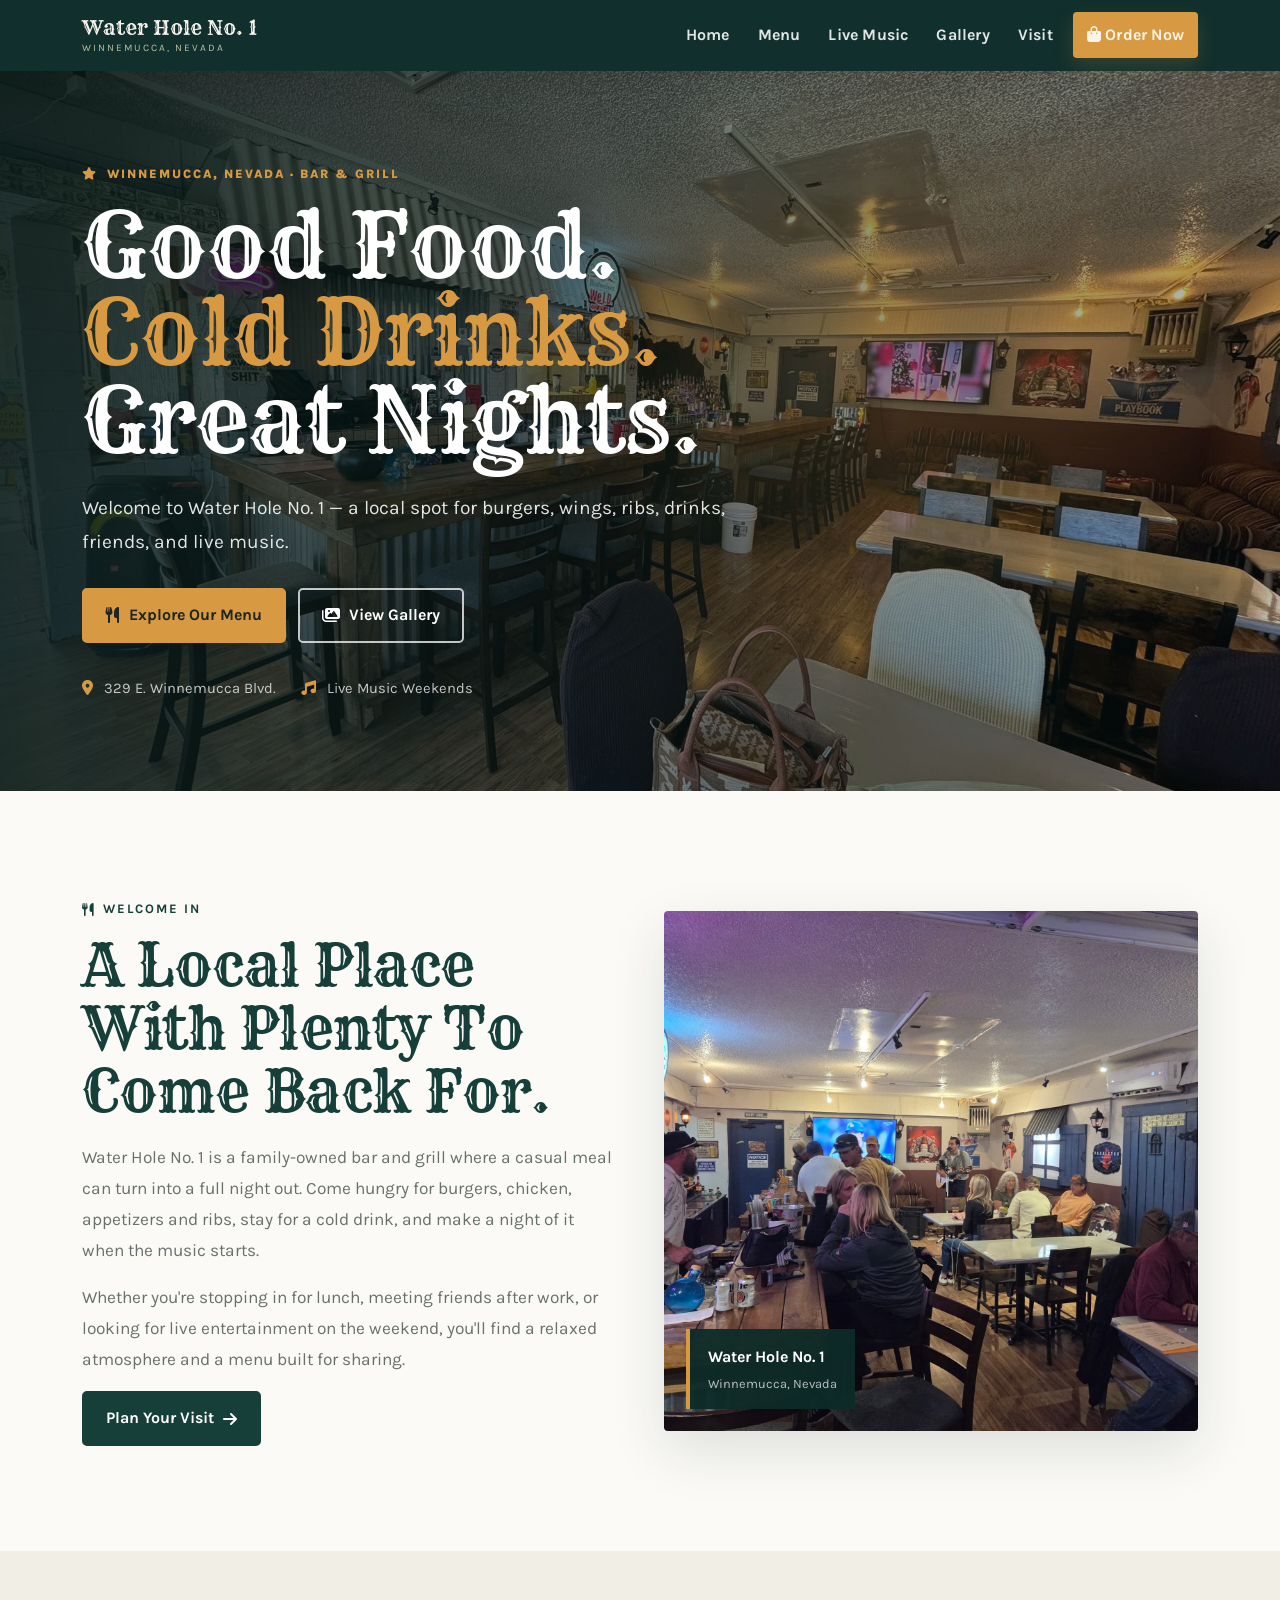
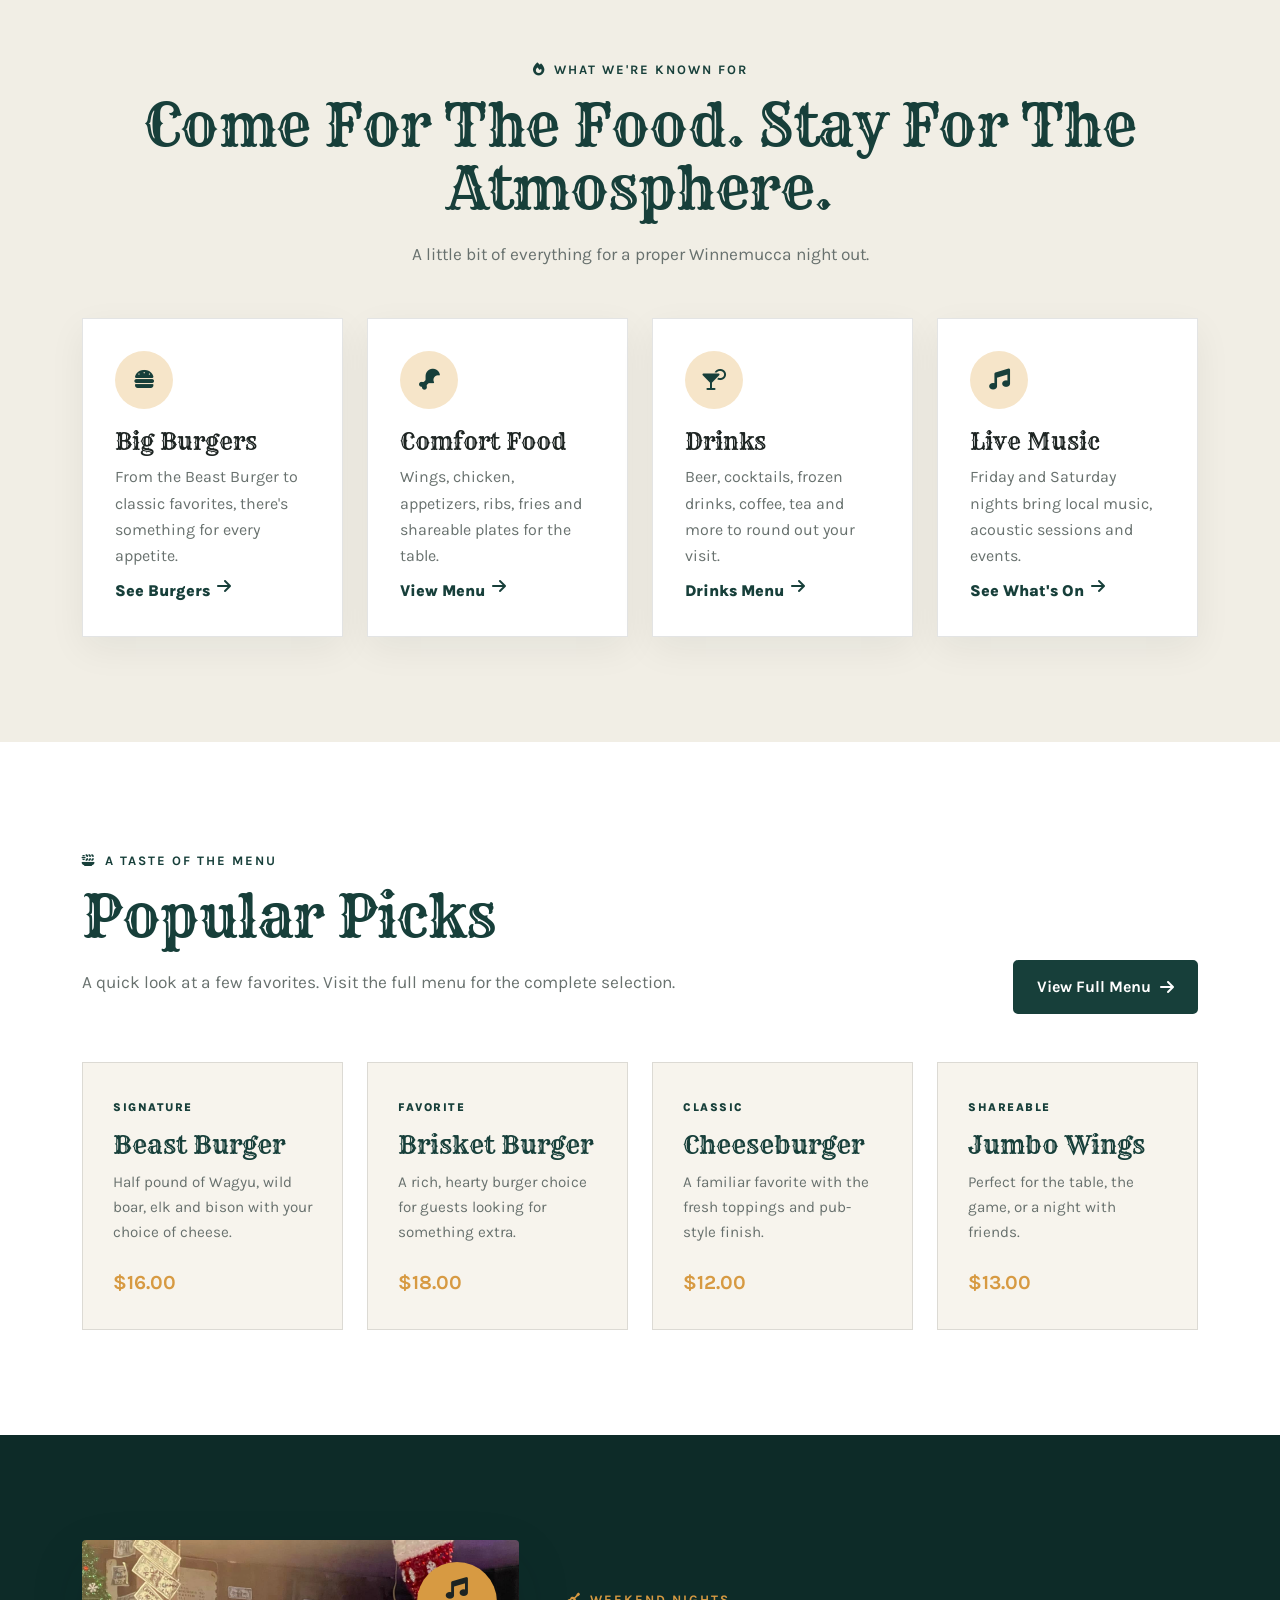
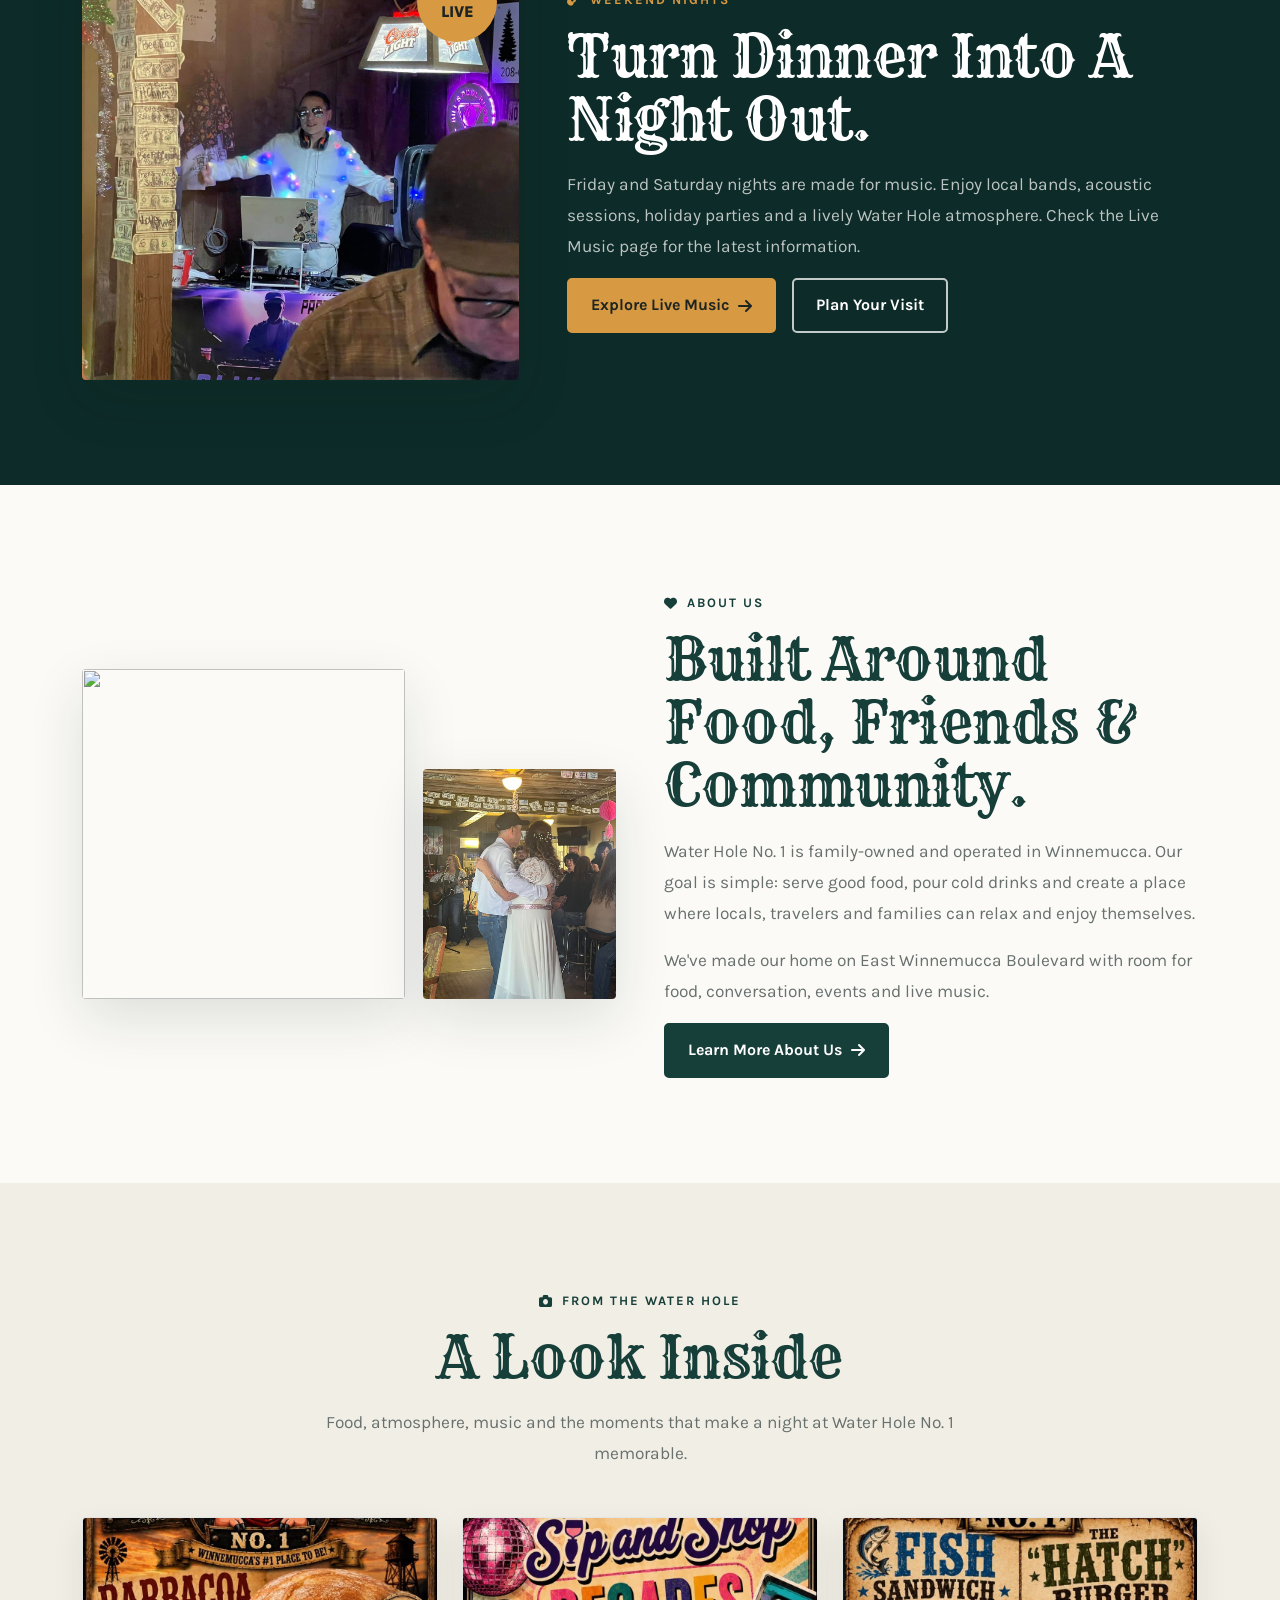
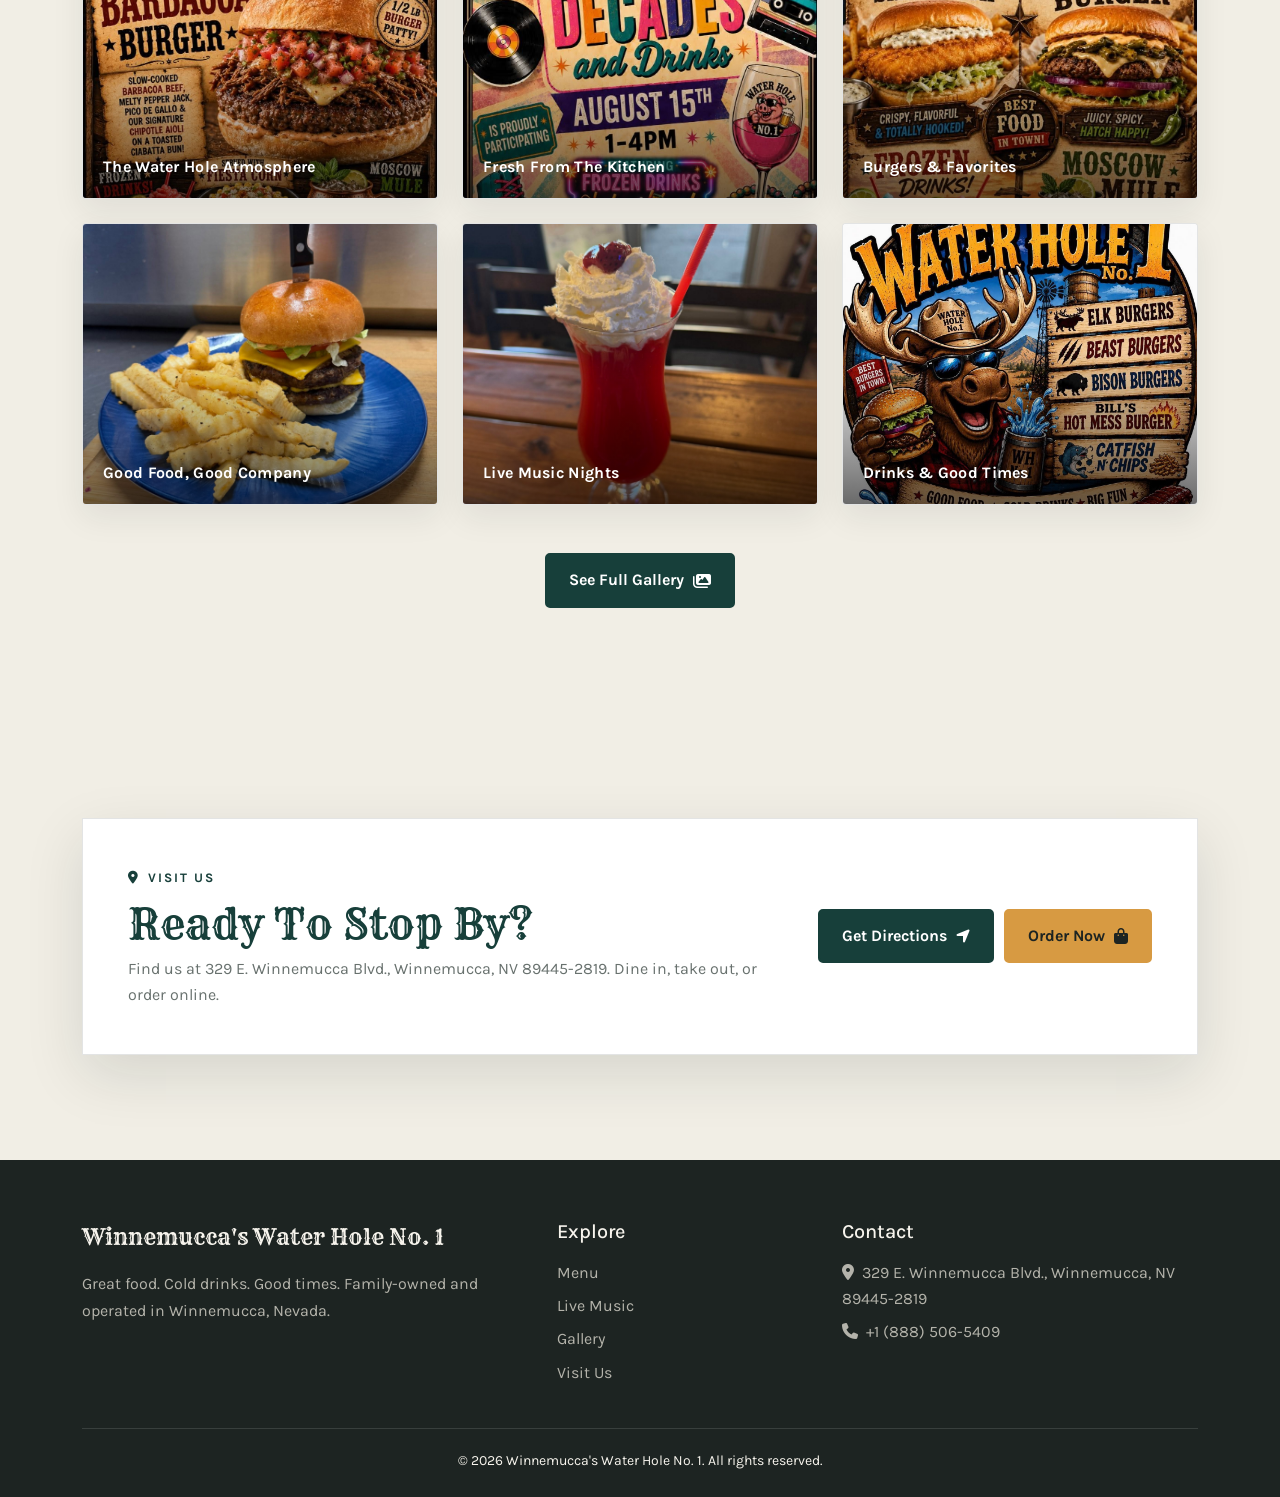
==== index.html @ 416e9866 "new" ====
<!DOCTYPE html><html lang="en"><head>
<meta charset="UTF-8"><meta name="viewport" content="width=device-width, initial-scale=1.0">
<title>Winnemucca's Water Hole No. 1 | Bar & Grill</title><meta name="description" content="Winnemucca's Water Hole No. 1 — family-owned bar and grill in Winnemucca, Nevada.">
<link rel="preconnect" href="https://fonts.googleapis.com"><link rel="preconnect" href="https://fonts.gstatic.com" crossorigin>
<link href="https://fonts.googleapis.com/css2?family=Karla:wght@400;500;600;700&family=Rye&display=swap" rel="stylesheet">
<link href="https://cdn.jsdelivr.net/npm/bootstrap@5.3.3/dist/css/bootstrap.min.css" rel="stylesheet">
<link href="https://cdnjs.cloudflare.com/ajax/libs/font-awesome/6.5.2/css/all.min.css" rel="stylesheet">
<link rel="stylesheet" href="style.css"></head><body><nav class="navbar navbar-expand-lg site-navbar sticky-top">
    <div class="container">
        <a class="navbar-brand" href="/">
            Water Hole No. 1
            <small>WINNEMUCCA, NEVADA</small> 
        </a>
        <button class="navbar-toggler" type="button" data-bs-toggle="collapse" data-bs-target="#mainNav" aria-controls="mainNav" aria-expanded="false" aria-label="Toggle navigation">
            <span class="navbar-toggler-icon"></span>
        </button>
        <div class="collapse navbar-collapse" id="mainNav">
            <ul class="navbar-nav ms-auto align-items-lg-center">
                <li class="nav-item"><a class="nav-link" href="/">Home</a></li>
                <li class="nav-item"><a class="nav-link" href="menu.html">Menu</a></li>
                <li class="nav-item"><a class="nav-link" href="live-music.html">Live Music</a></li>
                <li class="nav-item"><a class="nav-link" href="gallery.html">Gallery</a></li>
                <li class="nav-item"><a class="nav-link" href="visit.html">Visit</a></li>
                <li class="nav-item"><a class="nav-link nav-order" href="https://www.doordash.com/store/water-hole-no-1-winnemucca-41514801/"><i class="fa-solid fa-bag-shopping"></i> Order Now</a></li>
            </ul>
        </div>
    </div>
</nav><header class="home-hero-modern"><div class="hero-overlay"></div><div class="container position-relative"><div class="row align-items-center"><div class="col-xl-8 col-lg-9">
<span class="hero-eyebrow"><i class="fa-solid fa-star"></i> Winnemucca, Nevada · Bar & Grill</span>
<h1>Good Food.<br><span>Cold Drinks.</span><br>Great Nights.</h1>
<p class="hero-lead">Welcome to Water Hole No. 1 — a local spot for burgers, wings, ribs, drinks, friends, and live music.</p>
<div class="hero-buttons"><a class="btn-sun" href="menu.html"><i class="fa-solid fa-utensils"></i> Explore Our Menu</a><a class="btn-outline-light-custom" href="gallery.html"><i class="fa-solid fa-images"></i> View Gallery</a></div>
<div class="hero-meta"><span><i class="fa-solid fa-location-dot"></i> 329 E. Winnemucca Blvd.</span><span><i class="fa-solid fa-music"></i> Live Music Weekends</span></div>
</div></div></div></header>

<section class="section-space intro-section"><div class="container"><div class="row align-items-center g-5">
<div class="col-lg-6"><span class="section-kicker"><i class="fa-solid fa-utensils"></i> Welcome In</span><h2 class="section-title">A Local Place With Plenty To Come Back For.</h2><p class="section-text">Water Hole No. 1 is a family-owned bar and grill where a casual meal can turn into a full night out. Come hungry for burgers, chicken, appetizers and ribs, stay for a cold drink, and make a night of it when the music starts.</p><p class="section-text">Whether you're stopping in for lunch, meeting friends after work, or looking for live entertainment on the weekend, you'll find a relaxed atmosphere and a menu built for sharing.</p><a href="visit.html" class="btn-water">Plan Your Visit <i class="fa-solid fa-arrow-right"></i></a></div>
<div class="col-lg-6"><div class="intro-photo"><img src="./images/571217561_832102386441196_7788942888803361047_n.jpg"><div class="photo-badge"><strong>Water Hole No. 1</strong><span>Winnemucca, Nevada</span></div></div></div>
</div></div></section>

<section class="section-space soft-section"><div class="container"><div class="text-center mb-5"><span class="section-kicker"><i class="fa-solid fa-fire"></i> What We're Known For</span><h2 class="section-title">Come For The Food. Stay For The Atmosphere.</h2><p class="section-text mx-auto">A little bit of everything for a proper Winnemucca night out.</p></div>
<div class="row g-4">
<div class="col-md-6 col-xl-3"><div class="feature-card elevated"><div class="feature-icon"><i class="fa-solid fa-burger"></i></div><h3>Big Burgers</h3><p>From the Beast Burger to classic favorites, there's something for every appetite.</p><a href="menu.html">See Burgers <i class="fa-solid fa-arrow-right"></i></a></div></div>
<div class="col-md-6 col-xl-3"><div class="feature-card elevated"><div class="feature-icon"><i class="fa-solid fa-drumstick-bite"></i></div><h3>Comfort Food</h3><p>Wings, chicken, appetizers, ribs, fries and shareable plates for the table.</p><a href="menu.html">View Menu <i class="fa-solid fa-arrow-right"></i></a></div></div>
<div class="col-md-6 col-xl-3"><div class="feature-card elevated"><div class="feature-icon"><i class="fa-solid fa-martini-glass-citrus"></i></div><h3>Drinks</h3><p>Beer, cocktails, frozen drinks, coffee, tea and more to round out your visit.</p><a href="menu.html#beer">Drinks Menu <i class="fa-solid fa-arrow-right"></i></a></div></div>
<div class="col-md-6 col-xl-3"><div class="feature-card elevated"><div class="feature-icon"><i class="fa-solid fa-music"></i></div><h3>Live Music</h3><p>Friday and Saturday nights bring local music, acoustic sessions and events.</p><a href="live-music.html">See What's On <i class="fa-solid fa-arrow-right"></i></a></div></div>
</div></div></section>

<section class="section-space menu-preview"><div class="container"><div class="row align-items-end mb-5"><div class="col-lg-8"><span class="section-kicker"><i class="fa-solid fa-plate-wheat"></i> A Taste Of The Menu</span><h2 class="section-title">Popular Picks</h2><p class="section-text">A quick look at a few favorites. Visit the full menu for the complete selection.</p></div><div class="col-lg-4 text-lg-end"><a class="btn-water" href="menu.html">View Full Menu <i class="fa-solid fa-arrow-right"></i></a></div></div>
<div class="row g-4">
<div class="col-md-6 col-lg-3"><div class="price-card"><span>Signature</span><h3>Beast Burger</h3><p>Half pound of Wagyu, wild boar, elk and bison with your choice of cheese.</p><strong>$16.00</strong></div></div>
<div class="col-md-6 col-lg-3"><div class="price-card"><span>Favorite</span><h3>Brisket Burger</h3><p>A rich, hearty burger choice for guests looking for something extra.</p><strong>$18.00</strong></div></div>
<div class="col-md-6 col-lg-3"><div class="price-card"><span>Classic</span><h3>Cheeseburger</h3><p>A familiar favorite with the fresh toppings and pub-style finish.</p><strong>$12.00</strong></div></div>
<div class="col-md-6 col-lg-3"><div class="price-card"><span>Shareable</span><h3>Jumbo Wings</h3><p>Perfect for the table, the game, or a night with friends.</p><strong>$13.00</strong></div></div>
</div></div></section>

<section class="section-space music-band"><div class="container"><div class="row align-items-center g-5"><div class="col-lg-5"><div class="music-photo"><img src="./images/m-5.jpg"><div class="music-stamp"><i class="fa-solid fa-music"></i><span>Live</span></div></div></div><div class="col-lg-7"><span class="section-kicker light"><i class="fa-solid fa-guitar"></i> Weekend Nights</span><h2 class="section-title light">Turn Dinner Into A Night Out.</h2><p class="section-text light-text">Friday and Saturday nights are made for music. Enjoy local bands, acoustic sessions, holiday parties and a lively Water Hole atmosphere. Check the Live Music page for the latest information.</p><div class="d-flex flex-wrap gap-3"><a href="live-music.html" class="btn-sun">Explore Live Music <i class="fa-solid fa-arrow-right"></i></a><a href="visit.html" class="btn-outline-light-custom">Plan Your Visit</a></div></div></div></div></section>

<section class="section-space"><div class="container"><div class="row align-items-center g-5"><div class="col-lg-6 order-lg-2"><span class="section-kicker"><i class="fa-solid fa-heart"></i> About Us</span><h2 class="section-title">Built Around Food, Friends & Community.</h2><p class="section-text">Water Hole No. 1 is family-owned and operated in Winnemucca. Our goal is simple: serve good food, pour cold drinks and create a place where locals, travelers and families can relax and enjoy themselves.</p><p class="section-text">We've made our home on East Winnemucca Boulevard with room for food, conversation, events and live music.</p><a href="visit.html" class="btn-water">Learn More About Us <i class="fa-solid fa-arrow-right"></i></a></div><div class="col-lg-6 order-lg-1"><div class="about-photo-grid"><img src="https://images.unsplash.com/photo-1515003197210-e0cd71810b5f?auto=format&fit=crop&w=1200&q=85"><img src="./images/484942058_649151724736264_3970375417311268348_n.jpg"></div></div></div></div></section>

<section class="section-space gallery-home soft-section"><div class="container"><div class="text-center mb-5"><span class="section-kicker"><i class="fa-solid fa-camera"></i> From The Water Hole</span><h2 class="section-title">A Look Inside</h2><p class="section-text mx-auto">Food, atmosphere, music and the moments that make a night at Water Hole No. 1 memorable.</p></div><div class="row g-4"><div class="col-md-6 col-lg-4"><a class="gallery-card gallery-card-image" href="gallery.html"><img src="images/g-1.jpg" alt="Water Hole No. 1 restaurant scene" loading="lazy"><span>The Water Hole Atmosphere</span></a></div><div class="col-md-6 col-lg-4"><a class="gallery-card gallery-card-image" href="gallery.html"><img src="images/g-2.jpg" alt="Water Hole No. 1 restaurant scene" loading="lazy"><span>Fresh From The Kitchen</span></a></div><div class="col-md-6 col-lg-4"><a class="gallery-card gallery-card-image" href="gallery.html"><img src="images/g-3.jpg" alt="Water Hole No. 1 restaurant scene" loading="lazy"><span>Burgers & Favorites</span></a></div><div class="col-md-6 col-lg-4"><a class="gallery-card gallery-card-image" href="gallery.html"><img src="images/burger.jpg" alt="Water Hole No. 1 restaurant scene" loading="lazy"><span>Good Food, Good Company</span></a></div><div class="col-md-6 col-lg-4"><a class="gallery-card gallery-card-image" href="gallery.html"><img src="images/juice.jpg" alt="Water Hole No. 1 restaurant scene" loading="lazy"><span>Live Music Nights</span></a></div><div class="col-md-6 col-lg-4"><a class="gallery-card gallery-card-image" href="gallery.html"><img src="images/g-6.jpg" alt="Water Hole No. 1 restaurant scene" loading="lazy"><span>Drinks & Good Times</span></a></div></div><div class="text-center mt-5"><a href="gallery.html" class="btn-water">See Full Gallery <i class="fa-solid fa-images"></i></a></div></div></section>

<section class="section-space visit-cta"><div class="container"><div class="cta-box"><div><span class="section-kicker"><i class="fa-solid fa-location-dot"></i> Visit Us</span><h2>Ready To Stop By?</h2><p>Find us at 329 E. Winnemucca Blvd., Winnemucca, NV 89445-2819. Dine in, take out, or order online.</p></div><div class="cta-actions"><a href="visit.html" class="btn-water">Get Directions <i class="fa-solid fa-location-arrow"></i></a><a href="https://www.doordash.com/store/water-hole-no-1-winnemucca-41514801/" class="btn-sun">Order Now <i class="fa-solid fa-bag-shopping"></i></a></div></div></div></section><footer class="site-footer">
<div class="container">
<div class="row g-4">
<div class="col-lg-5"><div class="brand">Winnemucca's Water Hole No. 1</div><p class="mt-3 mb-0">Great food. Cold drinks. Good times. Family-owned and operated in Winnemucca, Nevada.</p></div>
<div class="col-sm-6 col-lg-3"><h5>Explore</h5><ul class="footer-links mt-3"><li><a href="menu.html">Menu</a></li><li><a href="live-music.html">Live Music</a></li><li><a href="gallery.html">Gallery</a></li><li><a href="visit.html">Visit Us</a></li></ul></div>
<div class="col-sm-6 col-lg-4"><h5>Contact</h5><ul class="footer-links mt-3"><li><i class="fa-solid fa-location-dot me-2"></i>329 E. Winnemucca Blvd., Winnemucca, NV 89445-2819</li><li><a href="tel:+1+1 (888) 506-5409"><i class="fa-solid fa-phone me-2"></i>+1 (888) 506-5409</a></li></ul></div>
</div><div class="footer-bottom text-center">© 2026 Winnemucca's Water Hole No. 1. All rights reserved.</div>
</div></footer><script src="https://cdn.jsdelivr.net/npm/bootstrap@5.3.3/dist/js/bootstrap.bundle.min.js"></script><script src="script.js"></script></body></html>
---- style.css ----
:root {
    --water: #0F5257;
    --water-dark: #08383C;
    --sun: #F2A541;
    --sage: #A7B48C;
    --bone: #F5F1E6;
    --ink: #10201F;
    --white: #FFFFFF;
    --panel: #E9E3D1;
    --muted: #667370;
    --line: rgba(16, 32, 31, 0.14);
    --shadow: 0 18px 50px rgba(16, 32, 31, 0.12);
}

html {
    scroll-behavior: smooth;
    scroll-padding-top: 90px;
}

body {
    margin: 0;
    background: var(--bone);
    color: var(--ink);
    font-family: "Karla", system-ui, sans-serif;
    font-size: 16px;
    line-height: 1.65;
}

img {
    max-width: 100%;
    display: block;
}

a {
    color: inherit;
}

:focus-visible {
    outline: 3px solid var(--sun);
    outline-offset: 3px;
}

h1,
h2,
h3,
h4,
.navbar-brand {
    font-family: "Rye", Georgia, serif;
    font-weight: 400;
    line-height: 1.1;
}

.section-space {
    padding: 95px 0;
}

.section-kicker {
    display: inline-flex;
    align-items: center;
    gap: 8px;
    color: var(--water);
    font-weight: 700;
    letter-spacing: 2px;
    text-transform: uppercase;
    font-size: 13px;
    margin-bottom: 14px;
}

.section-kicker.light {
    color: var(--sun);
}

.section-title {
    font-size: clamp(2.2rem, 5vw, 3.6rem);
    margin-bottom: 18px;
    color: var(--water);
}

.section-title.light {
    color: var(--sun);
}

.section-text {
    color: var(--muted);
    max-width: 700px;
}

.btn-water,
.btn-sun {
    display: inline-flex;
    align-items: center;
    justify-content: center;
    gap: 9px;
    min-height: 48px;
    padding: 12px 22px;
    border-radius: 5px;
    font-weight: 700;
    text-decoration: none;
    border: 2px solid transparent;
    transition: .25s ease;
}

.btn-water {
    background: var(--water);
    color: var(--white);
    border-color: var(--water);
}

.btn-water:hover {
    background: var(--water-dark);
    border-color: var(--water-dark);
    color: var(--white);
    transform: translateY(-2px);
}

.btn-sun {
    background: var(--sun);
    color: var(--ink);
    border-color: var(--sun);
}

.btn-sun:hover {
    filter: brightness(1.06);
    color: var(--ink);
    transform: translateY(-2px);
}

.btn-outline-light-custom {
    display: inline-flex;
    align-items: center;
    gap: 9px;
    min-height: 48px;
    padding: 12px 22px;
    border: 2px solid rgba(255,255,255,.75);
    border-radius: 5px;
    color: var(--white);
    text-decoration: none;
    font-weight: 700;
    transition: .25s ease;
}

.btn-outline-light-custom:hover {
    background: var(--white);
    color: var(--water);
}

/* NAVBAR */
.site-navbar {
    background: var(--water);
    padding: 10px 0;
    box-shadow: 0 8px 30px rgba(0,0,0,.12);
}

.navbar-brand {
    color: var(--bone) !important;
    font-size: 1.25rem;
    line-height: 1.05;
}

.navbar-brand small {
    display: block;
    font-family: "Karla", sans-serif;
    font-size: 10px;
    letter-spacing: 2px;
    margin-top: 5px;
    color: var(--sage);
}

.site-navbar .nav-link {
    color: rgba(255,255,255,.88) !important;
    font-weight: 700;
    padding: 10px 14px !important;
    position: relative;
}

.site-navbar .nav-link:hover,
.site-navbar .nav-link.active {
    color: var(--sun) !important;
}

.site-navbar .nav-link.active::after {
    content: "";
    position: absolute;
    left: 14px;
    right: 14px;
    bottom: 3px;
    height: 2px;
    background: var(--sun);
}

.navbar-toggler {
    border: 1px solid rgba(255,255,255,.45);
}

.navbar-toggler:focus {
    box-shadow: 0 0 0 .2rem rgba(242,165,65,.25);
}

.navbar-toggler-icon {
    filter: brightness(0) invert(1);
}

.nav-order {
    background: var(--sun);
    color: var(--ink) !important;
    border-radius: 4px;
    padding: 10px 17px !important;
    margin-left: 6px;
}

.nav-order:hover {
    color: var(--ink) !important;
}

/* HERO */
.page-hero {
    position: relative;
    overflow: hidden;
    background:
        radial-gradient(circle at 85% 25%, rgba(242,165,65,.18), transparent 28%),
        linear-gradient(135deg, var(--water-dark), var(--water));
    color: var(--bone);
    padding: 120px 0 105px;
    border-bottom: 9px solid var(--sun);
}

.page-hero::after {
    content: "";
    position: absolute;
    width: 420px;
    height: 420px;
    right: -190px;
    bottom: -230px;
    border: 1px solid rgba(255,255,255,.12);
    border-radius: 50%;
}

.hero-kicker {
    color: var(--sage);
    font-weight: 700;
    letter-spacing: 2px;
    text-transform: uppercase;
    font-size: 14px;
    margin-bottom: 14px;
}

.page-hero h1 {
    font-size: clamp(3rem, 8vw, 6.4rem);
    max-width: 850px;
    margin-bottom: 22px;
}

.page-hero p {
    font-size: 1.25rem;
    max-width: 680px;
    color: rgba(245,241,230,.86);
}

/* HOME */
.home-hero {
    min-height: 690px;
    display: flex;
    align-items: center;
}

.home-hero h1 {
    font-size: clamp(3.2rem, 8vw, 6.8rem);
    max-width: 900px;
}

.hero-buttons {
    display: flex;
    flex-wrap: wrap;
    gap: 12px;
    margin-top: 30px;
}

.feature-card {
    height: 100%;
    padding: 32px;
    background: var(--white);
    border: 1px solid var(--line);
    box-shadow: var(--shadow);
    transition: .25s ease;
}

.feature-card:hover {
    transform: translateY(-5px);
}

.feature-icon {
    width: 58px;
    height: 58px;
    display: inline-flex;
    align-items: center;
    justify-content: center;
    background: #f6e5c9;
    color: var(--water);
    border-radius: 50%;
    font-size: 21px;
    margin-bottom: 20px;
}

.feature-card h3 {
    font-size: 1.45rem;
    margin-bottom: 10px;
}

.feature-card p {
    color: var(--muted);
    margin: 0;
}

.about-band {
    background: var(--panel);
}

.about-copy {
    max-width: 760px;
}

.dark-band {
    background: var(--water);
    color: var(--bone);
}

.dark-band .section-text {
    color: rgba(245,241,230,.78);
}

/* MENU */
.menu-nav {
    background: var(--panel);
    border-bottom: 1px solid var(--line);
}

.menu-nav .nav-pills {
    gap: 5px;
    overflow-x: auto;
    flex-wrap: nowrap;
    padding: 10px 0;
}

.menu-nav .nav-link {
    white-space: nowrap;
    color: var(--water);
    font-weight: 700;
    border-radius: 4px;
}

.menu-nav .nav-link:hover,
.menu-nav .nav-link.active {
    background: var(--water);
    color: var(--white);
}

.menu-section {
    margin-bottom: 75px;
}

.menu-section-header {
    display: flex;
    align-items: end;
    justify-content: space-between;
    gap: 20px;
    border-bottom: 3px solid var(--sun);
    padding-bottom: 14px;
    margin-bottom: 18px;
}

.menu-section-header h2 {
    margin: 0;
    font-size: 2.35rem;
    color: var(--water);
}

.menu-section-header i {
    color: var(--sun);
    margin-right: 8px;
}

.menu-card {
    height: 100%;
    background: var(--white);
    border: 1px solid var(--line);
    padding: 23px;
    transition: .25s ease;
}

.menu-card:hover {
    transform: translateY(-3px);
    box-shadow: var(--shadow);
    border-color: rgba(15,82,87,.35);
}

.menu-item-top {
    display: flex;
    justify-content: space-between;
    gap: 15px;
    align-items: baseline;
}

.menu-item-name {
    font-size: 1.15rem;
    font-weight: 700;
    color: var(--ink);
    margin: 0;
}

.menu-price {
    white-space: nowrap;
    color: var(--water);
    font-weight: 800;
}

.menu-desc {
    color: var(--muted);
    font-size: .95rem;
    margin: 7px 0 0;
}

.menu-note {
    background: var(--panel);
    border-left: 6px solid var(--sun);
    padding: 18px 22px;
    color: var(--ink);
}

/* MUSIC */
.event-card {
    background: var(--white);
    border: 1px solid var(--line);
    height: 100%;
    padding: 30px;
    box-shadow: 0 12px 35px rgba(16,32,31,.08);
}

.event-date {
    color: var(--water);
    font-weight: 800;
    text-transform: uppercase;
    letter-spacing: 1px;
    font-size: 13px;
}

.event-card h3 {
    font-size: 1.55rem;
    margin: 10px 0;
}

.event-card p {
    color: var(--muted);
}

.event-icon {
    color: var(--sun);
    font-size: 28px;
    margin-bottom: 15px;
}

.music-cta {
    background:
        linear-gradient(rgba(8,56,60,.92), rgba(8,56,60,.92)),
        repeating-linear-gradient(45deg, transparent 0 15px, rgba(255,255,255,.025) 15px 30px);
}

/* VISIT */
.contact-card {
    background: var(--white);
    border: 1px solid var(--line);
    padding: 30px;
    height: 100%;
}

.contact-icon {
    color: var(--sun);
    font-size: 25px;
    margin-bottom: 15px;
}

.contact-card h3 {
    font-size: 1.35rem;
    color: var(--water);
}

.contact-card p,
.contact-card address {
    color: var(--muted);
}

.hours-table {
    width: 100%;
}

.hours-table td {
    padding: 11px 0;
    border-bottom: 1px solid var(--line);
}

.hours-table td:last-child {
    text-align: right;
    font-weight: 700;
    color: var(--water);
}

.map-box {
    min-height: 390px;
    background:
        linear-gradient(rgba(15,82,87,.88), rgba(15,82,87,.88)),
        repeating-linear-gradient(90deg, transparent 0 38px, rgba(255,255,255,.07) 38px 40px),
        repeating-linear-gradient(0deg, transparent 0 38px, rgba(255,255,255,.07) 38px 40px);
    color: var(--white);
    display: flex;
    align-items: center;
    justify-content: center;
    text-align: center;
    padding: 35px;
}

.map-box i {
    color: var(--sun);
    font-size: 45px;
    margin-bottom: 15px;
}

/* GALLERY */
.gallery-card {
    background: var(--white);
    border: 1px solid var(--line);
    overflow: hidden;
    box-shadow: 0 10px 30px rgba(16,32,31,.07);
}

.gallery-placeholder {
    min-height: 270px;
    background:
        linear-gradient(135deg, rgba(15,82,87,.94), rgba(8,56,60,.94));
    color: rgba(245,241,230,.8);
    display: flex;
    align-items: center;
    justify-content: center;
    text-align: center;
    padding: 30px;
}

.gallery-placeholder i {
    color: var(--sun);
    font-size: 32px;
    display: block;
    margin-bottom: 12px;
}

.gallery-card figcaption {
    padding: 16px 18px;
    font-weight: 700;
    color: var(--water);
}

/* CTA */
.final-cta {
    background: var(--sun);
    color: var(--ink);
}

.final-cta h2 {
    font-size: clamp(2.2rem, 5vw, 3.6rem);
    margin-bottom: 12px;
}

.final-cta p {
    max-width: 680px;
    margin: 0 auto 24px;
}

/* FOOTER */
.site-footer {
    background: var(--ink);
    color: var(--bone);
    padding: 60px 0 25px;
}

.site-footer .brand {
    font-family: "Rye", Georgia, serif;
    font-size: 1.35rem;
}

.site-footer p,
.site-footer li,
.site-footer a {
    color: rgba(245,241,230,.7);
}

.site-footer a {
    text-decoration: none;
}

.site-footer a:hover {
    color: var(--sun);
}

.footer-links {
    list-style: none;
    padding: 0;
    margin: 0;
}

.footer-links li {
    margin-bottom: 7px;
}

.footer-bottom {
    border-top: 1px solid rgba(255,255,255,.12);
    margin-top: 35px;
    padding-top: 20px;
    font-size: 14px;
}

/* RESPONSIVE - Bootstrap handles the main layout; these media queries refine presentation */
@media (max-width: 991.98px) {
    .section-space {
        padding: 75px 0;
    }

    .site-navbar .nav-link.active::after {
        display: none;
    }

    .nav-order {
        display: inline-block;
        margin: 6px 0 0;
    }

    .home-hero {
        min-height: 600px;
    }

    .page-hero {
        padding: 95px 0 85px;
    }
}

@media (max-width: 767.98px) {
    .section-space {
        padding: 60px 0;
    }

    .home-hero {
        min-height: 560px;
    }

    .hero-buttons,
    .hero-buttons .btn-water,
    .hero-buttons .btn-sun,
    .hero-buttons .btn-outline-light-custom {
        width: 100%;
    }

    .menu-section-header {
        display: block;
    }

    .menu-section-header h2 {
        font-size: 2rem;
    }

    .menu-card {
        padding: 20px;
    }

    .map-box {
        min-height: 300px;
    }
}

@media (max-width: 575.98px) {
    body {
        font-size: 15px;
    }

    .page-hero h1,
    .home-hero h1 {
        font-size: 3rem;
    }

    .page-hero p {
        font-size: 1.05rem;
    }

    .section-title {
        font-size: 2.25rem;
    }

    .feature-card,
    .contact-card,
    .event-card {
        padding: 24px;
    }

    .menu-item-top {
        align-items: flex-start;
    }
}


/* =========================================================
   PROFESSIONAL REFRESH — HOMEPAGE / GALLERY / VISIT
========================================================= */
:root{
    --water:#173f3a;
    --water-dark:#0d2b28;
    --sun:#d79a42;
    --sage:#b8c1a1;
    --bone:#f7f4ed;
    --ink:#1d2422;
    --white:#fff;
    --panel:#ece8dd;
    --muted:#68716e;
    --line:rgba(29,36,34,.12);
    --shadow:0 20px 55px rgba(20,37,34,.12);
}
body{background:#fbfaf7;color:var(--ink);}
.section-space{padding:105px 0;}
.section-title{font-size:clamp(2.2rem,4.5vw,3.7rem);letter-spacing:-.5px;}
.section-text{font-size:1.08rem;line-height:1.8;}
.site-navbar{padding:12px 0;background:rgba(13,43,40,.98);}
.site-navbar .nav-link{letter-spacing:.2px;}
.nav-order{box-shadow:0 8px 20px rgba(215,154,66,.18);}

/* Modern hero */
.home-hero-modern{
    min-height:720px;display:flex;align-items:center;position:relative;overflow:hidden;
    background:linear-gradient(90deg,rgba(8,26,24,.9),rgba(8,26,24,.58),rgba(8,26,24,.28)),
    url("images/hero.jpg") center/cover;
}
.home-hero-modern .hero-overlay{position:absolute;inset:0;background:radial-gradient(circle at 70% 40%,rgba(215,154,66,.18),transparent 35%);}
.hero-eyebrow{display:inline-flex;align-items:center;gap:9px;color:var(--sun);font-weight:800;letter-spacing:2px;text-transform:uppercase;font-size:.78rem;margin-bottom:18px;}
.home-hero-modern h1{font-size:clamp(3.4rem,7vw,6.8rem);color:#fff;line-height:.98;margin:0 0 25px;text-shadow:0 10px 35px rgba(0,0,0,.2);}
.home-hero-modern h1 span{color:var(--sun);}
.hero-lead{max-width:650px;color:rgba(255,255,255,.88);font-size:1.2rem;line-height:1.75;margin-bottom:30px;}
.hero-buttons{display:flex;gap:12px;flex-wrap:wrap;}
.hero-meta{display:flex;gap:25px;flex-wrap:wrap;margin-top:34px;color:rgba(255,255,255,.75);font-size:.92rem;}
.hero-meta i{color:var(--sun);margin-right:7px;}
.page-hero-modern{padding:125px 0 110px;background:linear-gradient(120deg,var(--water-dark),var(--water));}
.page-hero-modern h1{font-size:clamp(3rem,6vw,5.5rem);color:#fff;margin:0 0 18px;}
.page-hero-modern p{max-width:700px;color:rgba(255,255,255,.8);font-size:1.15rem;}

/* Cards */
.elevated{height:100%;background:#fff;border:1px solid var(--line);box-shadow:0 12px 35px rgba(20,37,34,.06);transition:.3s;}
.elevated:hover{transform:translateY(-7px);box-shadow:var(--shadow);}
.feature-card a{display:inline-flex;gap:7px;color:var(--water);font-weight:800;text-decoration:none;margin-top:8px;}
.feature-card a:hover{color:var(--sun);}
.soft-section{background:#f1eee5;}
.intro-photo,.music-photo,.visit-image{position:relative;border-radius:4px;overflow:hidden;box-shadow:var(--shadow);}
.intro-photo img,.music-photo img,.visit-image img{width:100%;height:520px;object-fit:cover;}
.photo-badge,.visit-image-label{position:absolute;left:22px;bottom:22px;background:rgba(13,43,40,.94);color:#fff;padding:15px 18px;border-left:4px solid var(--sun);}
.photo-badge strong,.photo-badge span{display:block;}
.photo-badge span{font-size:.8rem;color:rgba(255,255,255,.7);margin-top:2px;}
.menu-preview{background:#fff;}
.price-card{height:100%;padding:30px;background:#f7f4ed;border:1px solid var(--line);position:relative;transition:.25s;}
.price-card:hover{transform:translateY(-5px);box-shadow:var(--shadow);}
.price-card span{font-size:.72rem;text-transform:uppercase;letter-spacing:1.5px;color:var(--water);font-weight:800;}
.price-card h3{font-size:1.55rem;margin:13px 0 10px;color:var(--water);}
.price-card p{color:var(--muted);font-size:.95rem;line-height:1.65;min-height:80px;}
.price-card strong{font-size:1.25rem;color:var(--sun);}
.music-band{background:var(--water-dark);color:#fff;}
.music-band .section-title{color:#fff;}
.light-text{color:rgba(255,255,255,.72)!important;}
.music-photo img{height:440px;}
.music-stamp{position:absolute;right:22px;top:22px;background:var(--sun);color:var(--ink);width:80px;height:80px;border-radius:50%;display:flex;flex-direction:column;align-items:center;justify-content:center;font-weight:800;text-transform:uppercase;}
.music-stamp i{font-size:1.35rem;}
.about-photo-grid{display:grid;grid-template-columns:1.25fr .75fr;gap:18px;align-items:end;}
.about-photo-grid img{width:100%;height:330px;object-fit:cover;border-radius:4px;box-shadow:var(--shadow);}
.about-photo-grid img+img{height:230px;}
.gallery-card{display:block;position:relative;overflow:hidden;background:#fff;text-decoration:none;border-radius:4px;box-shadow:0 12px 32px rgba(20,37,34,.08);}
.gallery-card img{width:100%;height:280px;object-fit:cover;transition:transform .45s ease;}
.gallery-card-image:after{content:"";position:absolute;inset:0;background:linear-gradient(transparent 45%,rgba(0,0,0,.72));opacity:.8;}
.gallery-card:hover img{transform:scale(1.05);}
.gallery-card span{position:absolute;z-index:2;left:20px;bottom:18px;color:#fff;font-weight:700;letter-spacing:.3px;}
.gallery-page-card figcaption{padding:18px 20px;background:#fff;}
.gallery-page-card figcaption strong,.gallery-page-card figcaption span{display:block;}
.gallery-page-card figcaption strong{color:var(--water);font-size:1.05rem;}
.gallery-page-card figcaption span{color:var(--muted);font-size:.85rem;margin-top:4px;}
.visit-cta{background:#f1eee5;}
.cta-box{display:flex;align-items:center;justify-content:space-between;gap:30px;padding:45px;background:#fff;border:1px solid var(--line);box-shadow:var(--shadow);}
.cta-box h2{font-size:2.6rem;color:var(--water);margin:0 0 8px;}
.cta-box p{color:var(--muted);margin:0;max-width:650px;}
.cta-actions{display:flex;gap:10px;flex-wrap:wrap;flex-shrink:0;}
.contact-card{background:#fff;border:1px solid var(--line);padding:34px;box-shadow:0 12px 35px rgba(20,37,34,.06);}
.contact-card.tall{height:100%;}
.contact-icon{width:56px;height:56px;border-radius:50%;display:grid;place-items:center;background:#edf0e8;color:var(--water);font-size:1.2rem;margin-bottom:22px;}
.contact-card h3{color:var(--water);font-size:1.7rem;margin-bottom:12px;}
.hours-table{width:100%;font-size:.94rem;}
.hours-table td{padding:9px 0;border-bottom:1px solid var(--line);}
.hours-table td:last-child{text-align:right;font-weight:700;color:var(--water);}
.map-box{min-height:360px;background:linear-gradient(135deg,var(--water),var(--water-dark));color:#fff;display:flex;align-items:center;padding:50px;position:relative;overflow:hidden;}
.map-box:after{content:"";position:absolute;width:280px;height:280px;border:1px solid rgba(255,255,255,.12);border-radius:50%;right:-80px;bottom:-100px;}
.map-box>div{position:relative;z-index:2;}
.map-box>div>i{font-size:2.5rem;color:var(--sun);margin-bottom:20px;}
.map-box h2{font-size:2.2rem;}
.map-box p{color:rgba(255,255,255,.7);}

/* Keep existing menu/live pages consistent */
.page-hero:not(.page-hero-modern){background:linear-gradient(120deg,var(--water-dark),var(--water));}
.menu-card,.event-card{border-color:var(--line)!important;box-shadow:0 8px 25px rgba(20,37,34,.05);}

/* Mobile */
@media(max-width:991.98px){
    .home-hero-modern{min-height:650px;}
    .site-navbar .nav-link{padding:12px 14px!important;}
    .nav-order{margin:7px 0 8px;}
    .section-space{padding:78px 0;}
    .cta-box{display:block;padding:35px;}
    .cta-actions{margin-top:25px;}
}
@media(max-width:575.98px){
    .home-hero-modern h1{font-size:3.25rem;}
    .hero-meta{display:block;}
    .hero-meta span{display:block;margin-bottom:7px;}
    .intro-photo img,.visit-image img{height:380px;}
    .about-photo-grid{grid-template-columns:1fr;}
    .about-photo-grid img,.about-photo-grid img+img{height:280px;}
    .gallery-card img{height:240px;}
    .map-box{padding:35px 25px;}
}


/* USER-PROVIDED FOOD & MUSIC PHOTOS */
.user-photo-card {
    position: relative;
    overflow: hidden;
    border-radius: 14px;
    background: #fff;
    box-shadow: var(--shadow);
    height: 100%;
}
.user-photo-card img {
    width: 100%;
    height: 360px;
    object-fit: cover;
    transition: transform .35s ease;
}
.user-photo-card:hover img { transform: scale(1.04); }
.user-photo-card figcaption {
    padding: 18px 20px;
    background: #fff;
}
.user-photo-card figcaption strong {
    display: block;
    color: var(--water);
    font-size: 1.15rem;
}
.user-photo-card figcaption span {
    color: var(--muted);
    font-size: .9rem;
}
.music-photo-grid img {
    height: 430px;
    object-fit: cover;
}
.menu-photo-strip {
    margin-top: 28px;
}
.menu-photo-strip img {
    width: 100%;
    height: 320px;
    object-fit: cover;
    border-radius: 14px;
    box-shadow: var(--shadow);
}
@media (max-width: 575px) {
    .user-photo-card img, .music-photo-grid img, .menu-photo-strip img {
        height: 300px;
    }
}
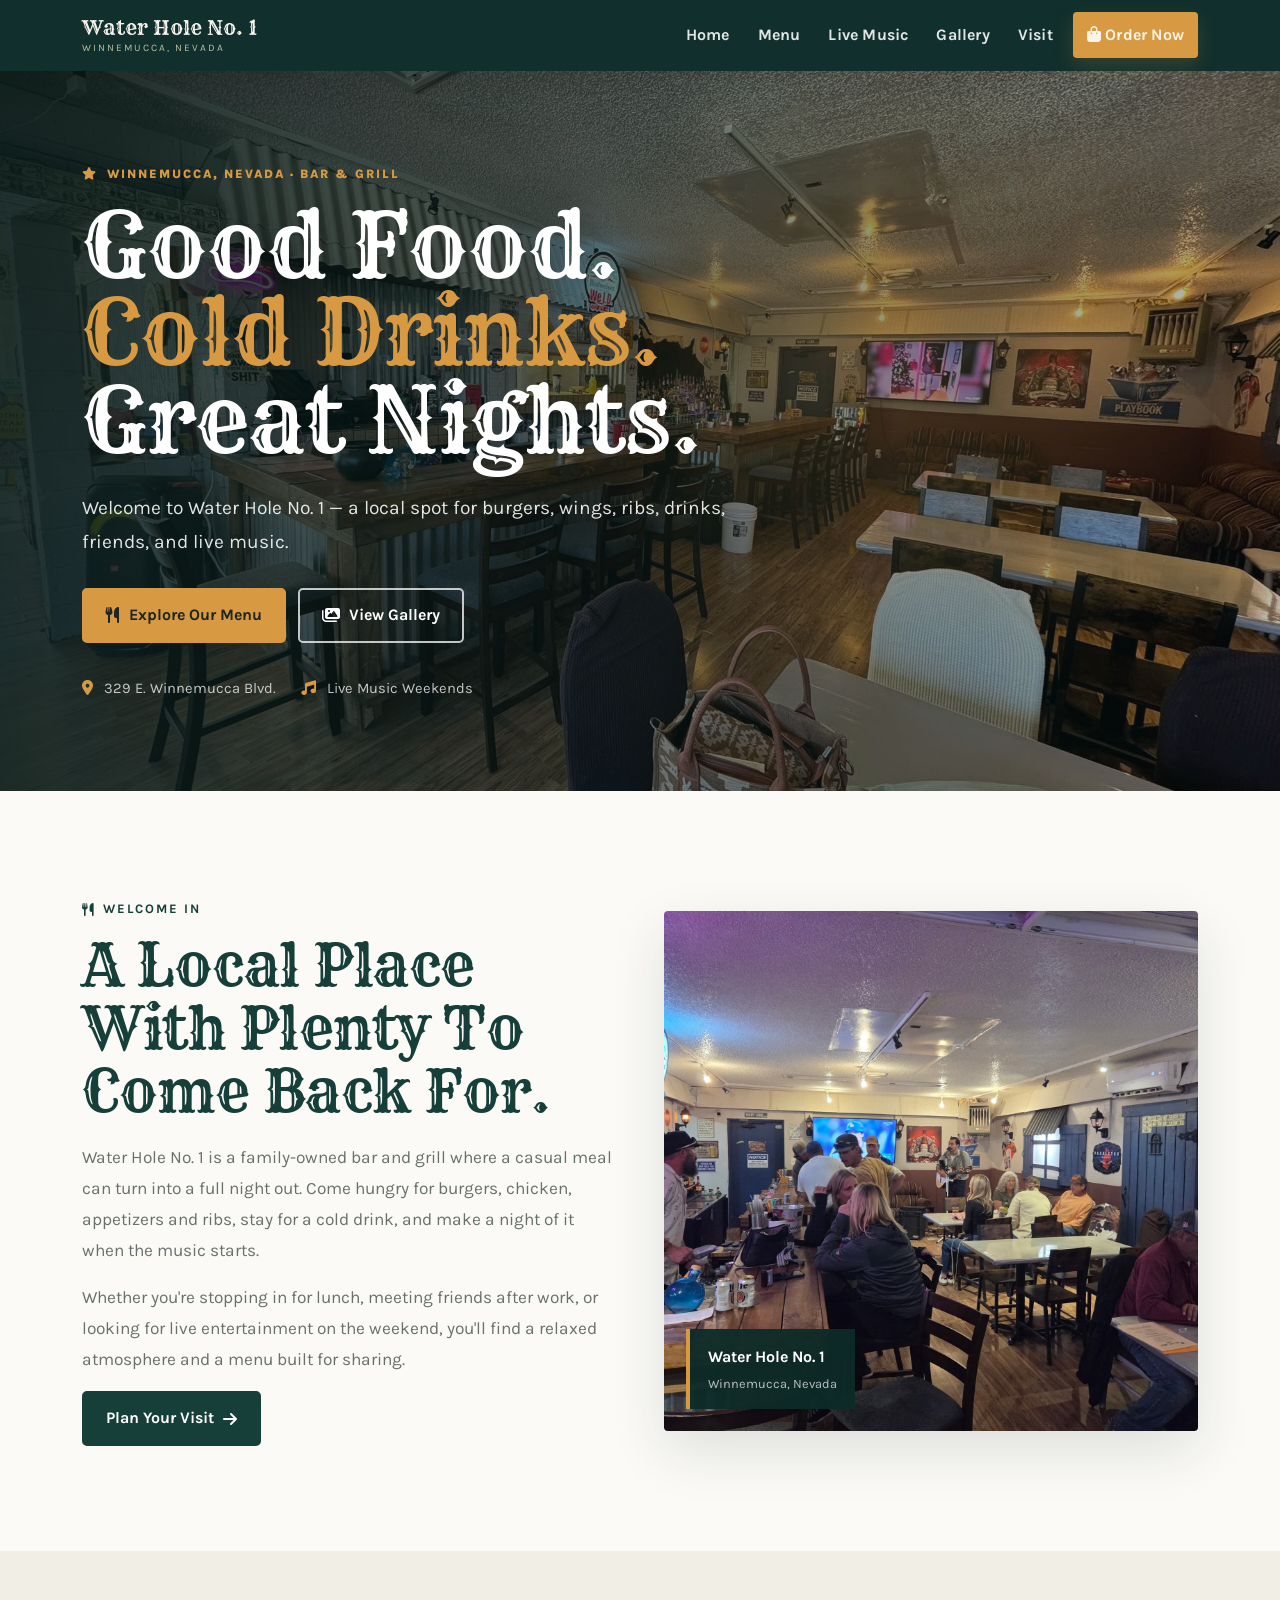
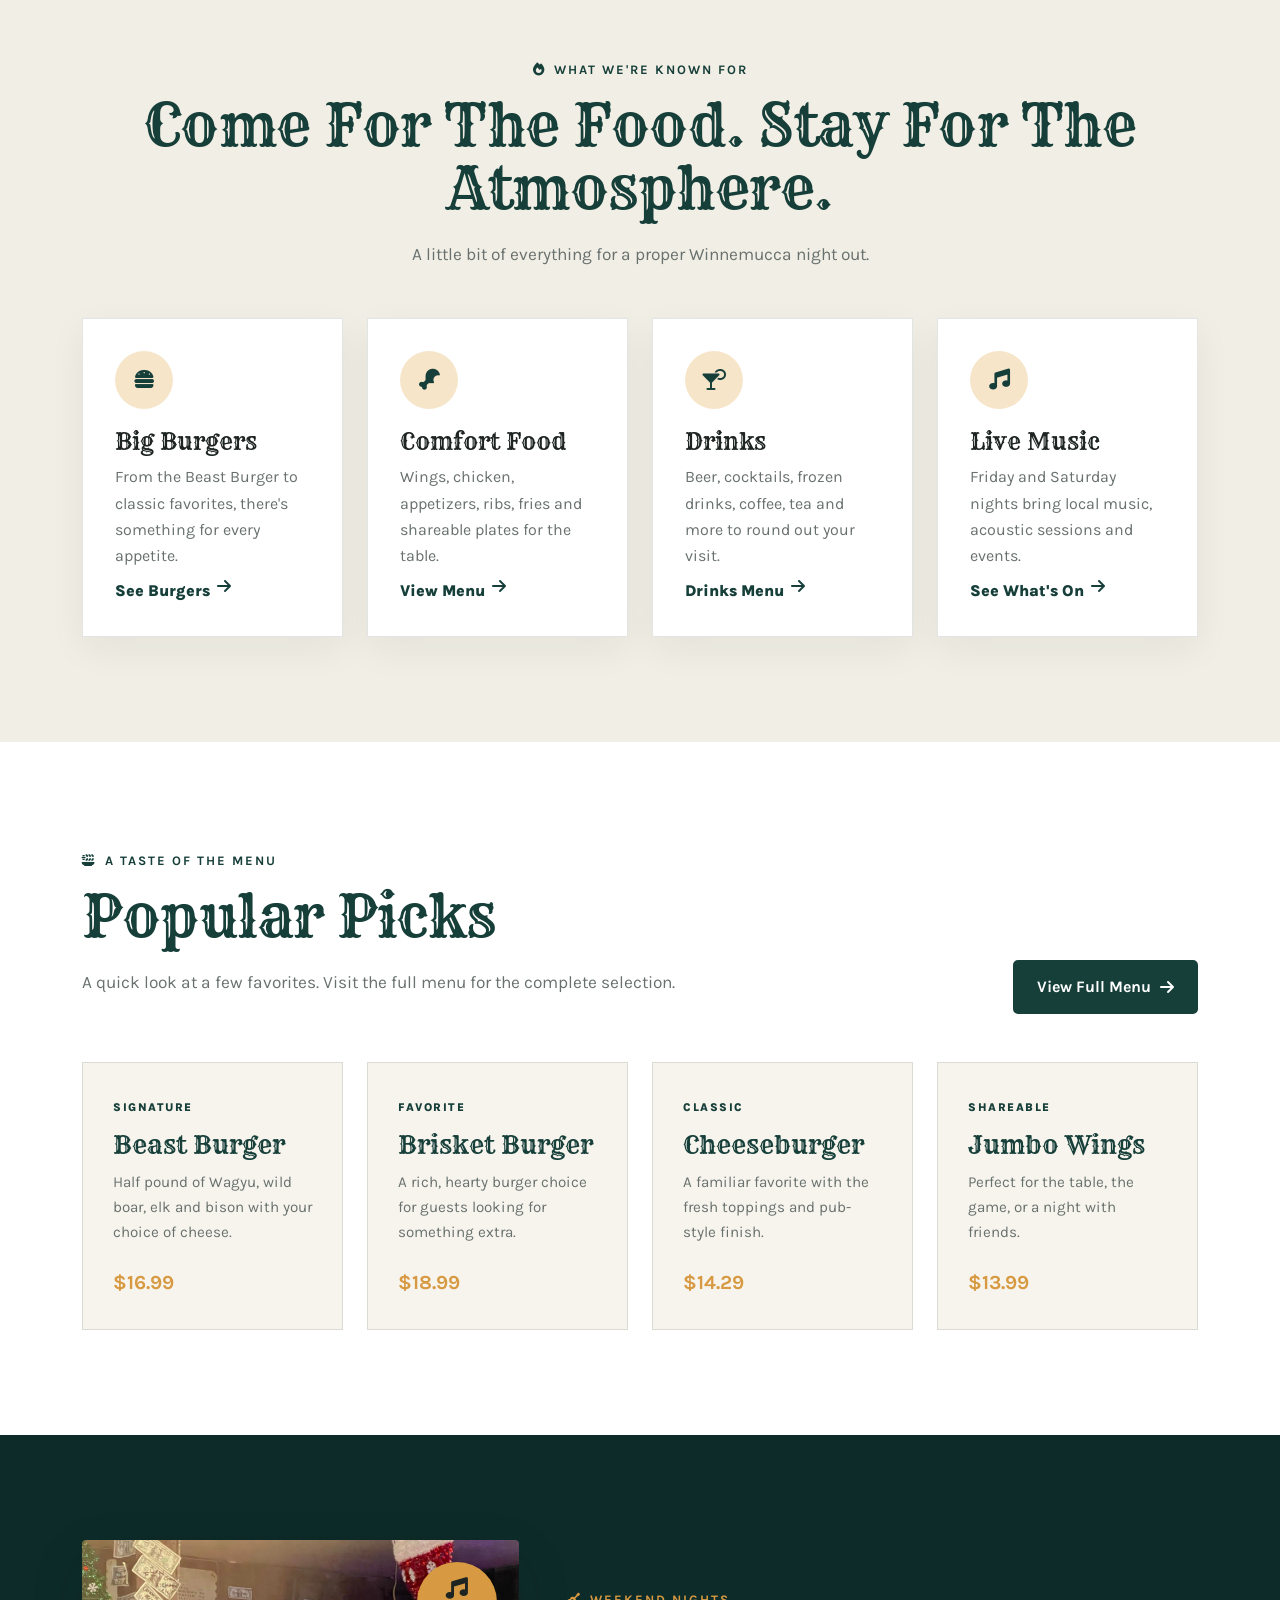
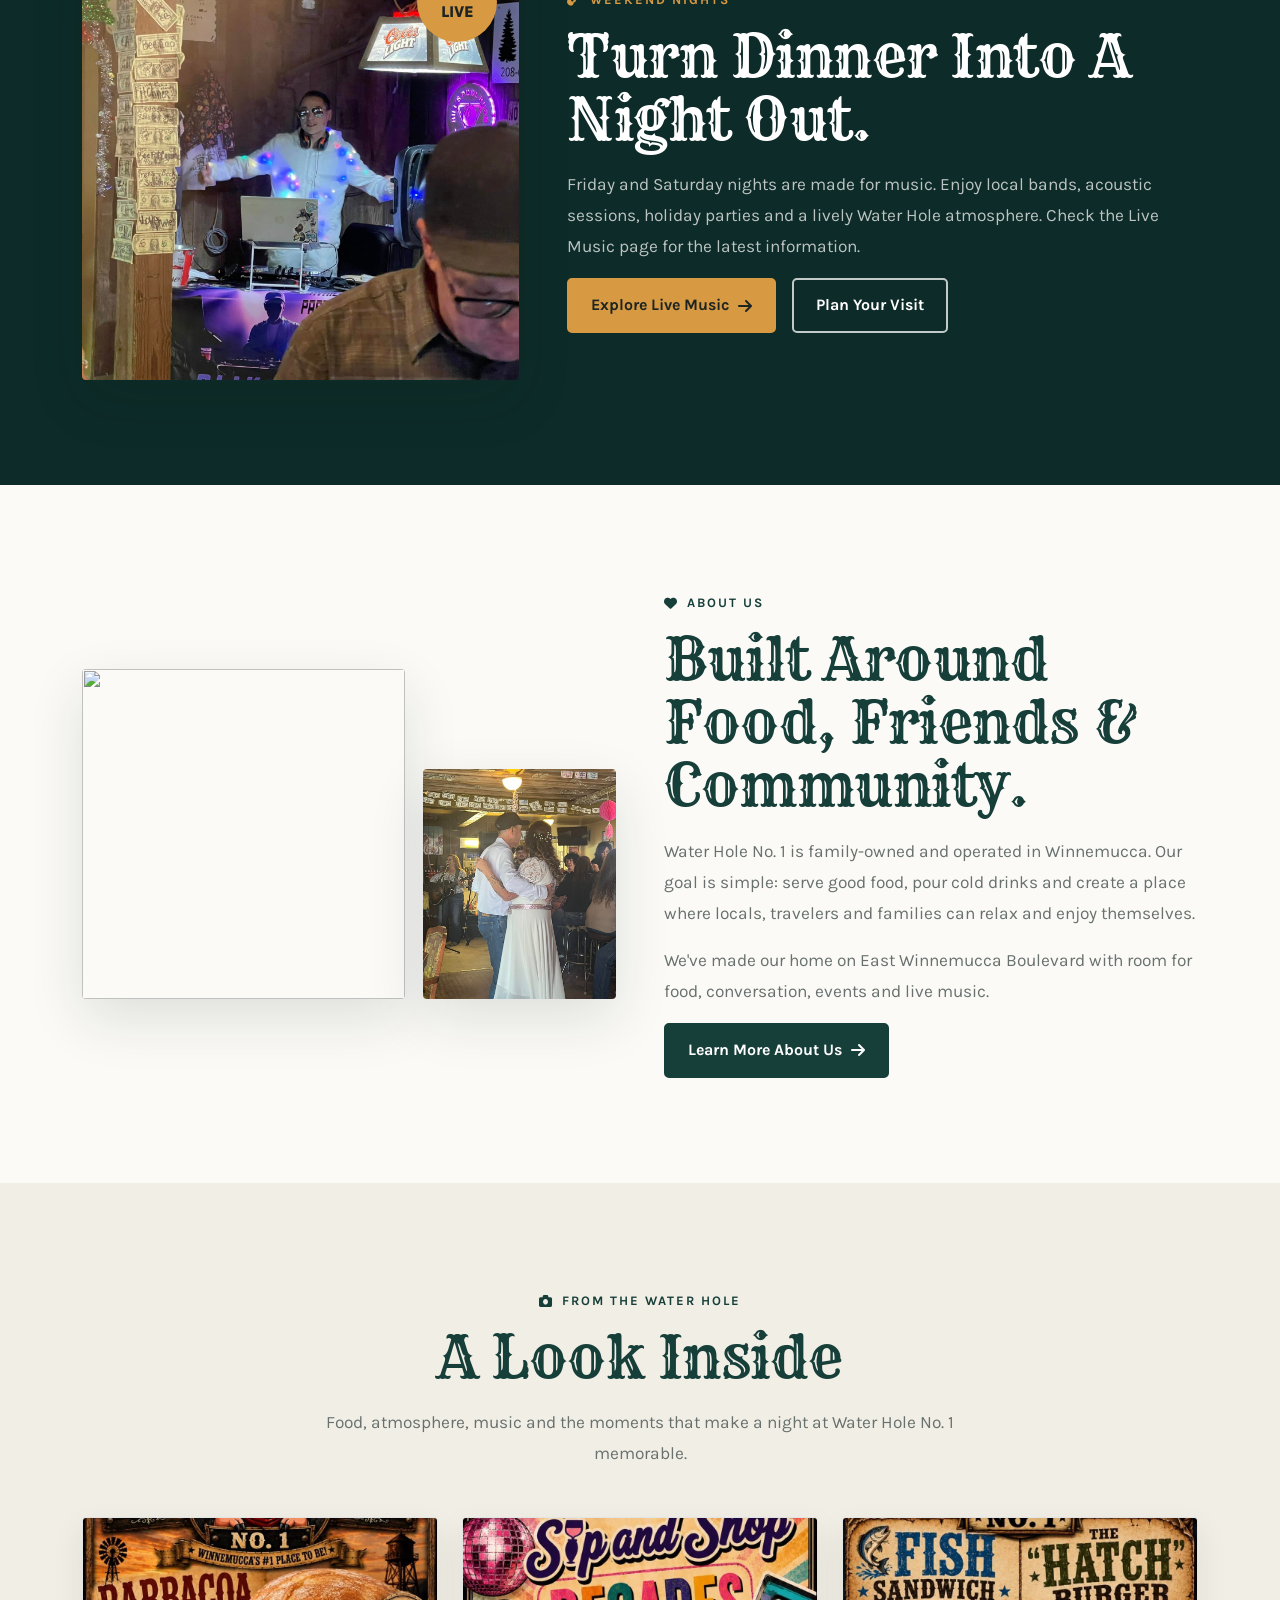
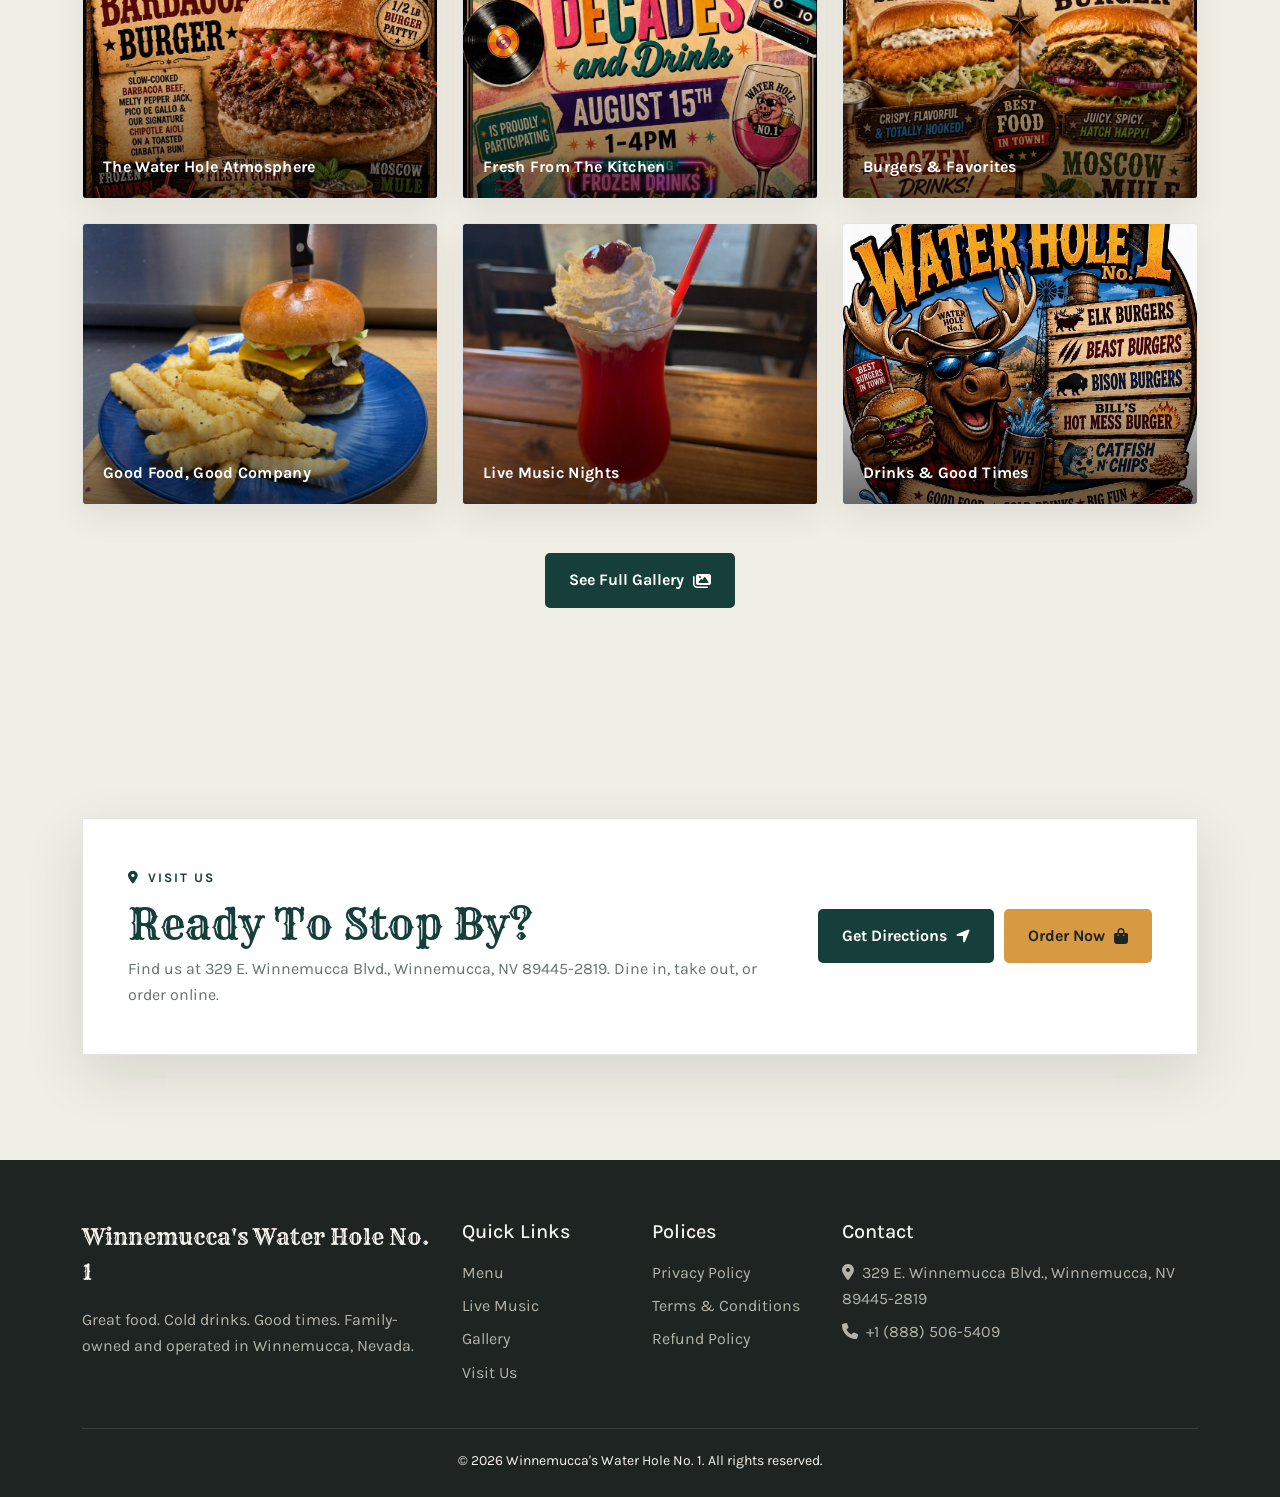
==== commit a8c26b09: "new" ====
--- a/index.html
+++ b/index.html
@@ -1,43 +1,42 @@
-<!DOCTYPE html><html lang="en"><head>
-<meta charset="UTF-8"><meta name="viewport" content="width=device-width, initial-scale=1.0">
-<title>Winnemucca's Water Hole No. 1 | Bar & Grill</title><meta name="description" content="Winnemucca's Water Hole No. 1 — family-owned bar and grill in Winnemucca, Nevada.">
-<link rel="preconnect" href="https://fonts.googleapis.com"><link rel="preconnect" href="https://fonts.gstatic.com" crossorigin>
-<link href="https://fonts.googleapis.com/css2?family=Karla:wght@400;500;600;700&family=Rye&display=swap" rel="stylesheet">
-<link href="https://cdn.jsdelivr.net/npm/bootstrap@5.3.3/dist/css/bootstrap.min.css" rel="stylesheet">
-<link href="https://cdnjs.cloudflare.com/ajax/libs/font-awesome/6.5.2/css/all.min.css" rel="stylesheet">
-<link rel="stylesheet" href="style.css"></head><body><nav class="navbar navbar-expand-lg site-navbar sticky-top">
-    <div class="container">
-        <a class="navbar-brand" href="/">
+<!DOCTYPE html>
+<html lang="en"><head>
+<meta charset="utf-8"/><meta content="width=device-width, initial-scale=1.0" name="viewport"/>
+<title>Winnemucca's Water Hole No. 1 | Bar &amp; Grill</title><meta content="Winnemucca's Water Hole No. 1 — family-owned bar and grill in Winnemucca, Nevada." name="description"/>
+<link href="https://fonts.googleapis.com" rel="preconnect"/><link crossorigin="" href="https://fonts.gstatic.com" rel="preconnect"/>
+<link href="https://fonts.googleapis.com/css2?family=Karla:wght@400;500;600;700&amp;family=Rye&amp;display=swap" rel="stylesheet"/>
+<link href="https://cdn.jsdelivr.net/npm/bootstrap@5.3.3/dist/css/bootstrap.min.css" rel="stylesheet"/>
+<link href="https://cdnjs.cloudflare.com/ajax/libs/font-awesome/6.5.2/css/all.min.css" rel="stylesheet"/>
+<link href="style.css" rel="stylesheet"/></head><body><nav class="navbar navbar-expand-lg site-navbar sticky-top">
+<div class="container">
+<a class="navbar-brand" href="/">
             Water Hole No. 1
-            <small>WINNEMUCCA, NEVADA</small> 
-        </a>
-        <button class="navbar-toggler" type="button" data-bs-toggle="collapse" data-bs-target="#mainNav" aria-controls="mainNav" aria-expanded="false" aria-label="Toggle navigation">
-            <span class="navbar-toggler-icon"></span>
-        </button>
-        <div class="collapse navbar-collapse" id="mainNav">
-            <ul class="navbar-nav ms-auto align-items-lg-center">
-                <li class="nav-item"><a class="nav-link" href="/">Home</a></li>
-                <li class="nav-item"><a class="nav-link" href="menu.html">Menu</a></li>
-                <li class="nav-item"><a class="nav-link" href="live-music.html">Live Music</a></li>
-                <li class="nav-item"><a class="nav-link" href="gallery.html">Gallery</a></li>
-                <li class="nav-item"><a class="nav-link" href="visit.html">Visit</a></li>
-                <li class="nav-item"><a class="nav-link nav-order" href="https://www.doordash.com/store/water-hole-no-1-winnemucca-41514801/"><i class="fa-solid fa-bag-shopping"></i> Order Now</a></li>
-            </ul>
-        </div>
-    </div>
+            <small>WINNEMUCCA, NEVADA</small>
+</a>
+<button aria-controls="mainNav" aria-expanded="false" aria-label="Toggle navigation" class="navbar-toggler" data-bs-target="#mainNav" data-bs-toggle="collapse" type="button">
+<span class="navbar-toggler-icon"></span>
+</button>
+<div class="collapse navbar-collapse" id="mainNav">
+<ul class="navbar-nav ms-auto align-items-lg-center">
+<li class="nav-item"><a class="nav-link" href="/">Home</a></li>
+<li class="nav-item"><a class="nav-link" href="menu.html">Menu</a></li>
+<li class="nav-item"><a class="nav-link" href="live-music.html">Live Music</a></li>
+<li class="nav-item"><a class="nav-link" href="gallery.html">Gallery</a></li>
+<li class="nav-item"><a class="nav-link" href="visit.html">Visit</a></li>
+<li class="nav-item"><a class="nav-link nav-order" href="https://www.doordash.com/store/water-hole-no.-1-winnemucca-41514801/100347949/"><i class="fa-solid fa-bag-shopping"></i> Order Now</a></li>
+</ul>
+</div>
+</div>
 </nav><header class="home-hero-modern"><div class="hero-overlay"></div><div class="container position-relative"><div class="row align-items-center"><div class="col-xl-8 col-lg-9">
-<span class="hero-eyebrow"><i class="fa-solid fa-star"></i> Winnemucca, Nevada · Bar & Grill</span>
-<h1>Good Food.<br><span>Cold Drinks.</span><br>Great Nights.</h1>
+<span class="hero-eyebrow"><i class="fa-solid fa-star"></i> Winnemucca, Nevada · Bar &amp; Grill</span>
+<h1>Good Food.<br/><span>Cold Drinks.</span><br/>Great Nights.</h1>
 <p class="hero-lead">Welcome to Water Hole No. 1 — a local spot for burgers, wings, ribs, drinks, friends, and live music.</p>
 <div class="hero-buttons"><a class="btn-sun" href="menu.html"><i class="fa-solid fa-utensils"></i> Explore Our Menu</a><a class="btn-outline-light-custom" href="gallery.html"><i class="fa-solid fa-images"></i> View Gallery</a></div>
 <div class="hero-meta"><span><i class="fa-solid fa-location-dot"></i> 329 E. Winnemucca Blvd.</span><span><i class="fa-solid fa-music"></i> Live Music Weekends</span></div>
 </div></div></div></header>
-
 <section class="section-space intro-section"><div class="container"><div class="row align-items-center g-5">
-<div class="col-lg-6"><span class="section-kicker"><i class="fa-solid fa-utensils"></i> Welcome In</span><h2 class="section-title">A Local Place With Plenty To Come Back For.</h2><p class="section-text">Water Hole No. 1 is a family-owned bar and grill where a casual meal can turn into a full night out. Come hungry for burgers, chicken, appetizers and ribs, stay for a cold drink, and make a night of it when the music starts.</p><p class="section-text">Whether you're stopping in for lunch, meeting friends after work, or looking for live entertainment on the weekend, you'll find a relaxed atmosphere and a menu built for sharing.</p><a href="visit.html" class="btn-water">Plan Your Visit <i class="fa-solid fa-arrow-right"></i></a></div>
-<div class="col-lg-6"><div class="intro-photo"><img src="./images/571217561_832102386441196_7788942888803361047_n.jpg"><div class="photo-badge"><strong>Water Hole No. 1</strong><span>Winnemucca, Nevada</span></div></div></div>
+<div class="col-lg-6"><span class="section-kicker"><i class="fa-solid fa-utensils"></i> Welcome In</span><h2 class="section-title">A Local Place With Plenty To Come Back For.</h2><p class="section-text">Water Hole No. 1 is a family-owned bar and grill where a casual meal can turn into a full night out. Come hungry for burgers, chicken, appetizers and ribs, stay for a cold drink, and make a night of it when the music starts.</p><p class="section-text">Whether you're stopping in for lunch, meeting friends after work, or looking for live entertainment on the weekend, you'll find a relaxed atmosphere and a menu built for sharing.</p><a class="btn-water" href="visit.html">Plan Your Visit <i class="fa-solid fa-arrow-right"></i></a></div>
+<div class="col-lg-6"><div class="intro-photo"><img src="./images/571217561_832102386441196_7788942888803361047_n.jpg"/><div class="photo-badge"><strong>Water Hole No. 1</strong><span>Winnemucca, Nevada</span></div></div></div>
 </div></div></section>
-
 <section class="section-space soft-section"><div class="container"><div class="text-center mb-5"><span class="section-kicker"><i class="fa-solid fa-fire"></i> What We're Known For</span><h2 class="section-title">Come For The Food. Stay For The Atmosphere.</h2><p class="section-text mx-auto">A little bit of everything for a proper Winnemucca night out.</p></div>
 <div class="row g-4">
 <div class="col-md-6 col-xl-3"><div class="feature-card elevated"><div class="feature-icon"><i class="fa-solid fa-burger"></i></div><h3>Big Burgers</h3><p>From the Beast Burger to classic favorites, there's something for every appetite.</p><a href="menu.html">See Burgers <i class="fa-solid fa-arrow-right"></i></a></div></div>
@@ -45,26 +44,47 @@
 <div class="col-md-6 col-xl-3"><div class="feature-card elevated"><div class="feature-icon"><i class="fa-solid fa-martini-glass-citrus"></i></div><h3>Drinks</h3><p>Beer, cocktails, frozen drinks, coffee, tea and more to round out your visit.</p><a href="menu.html#beer">Drinks Menu <i class="fa-solid fa-arrow-right"></i></a></div></div>
 <div class="col-md-6 col-xl-3"><div class="feature-card elevated"><div class="feature-icon"><i class="fa-solid fa-music"></i></div><h3>Live Music</h3><p>Friday and Saturday nights bring local music, acoustic sessions and events.</p><a href="live-music.html">See What's On <i class="fa-solid fa-arrow-right"></i></a></div></div>
 </div></div></section>
-
 <section class="section-space menu-preview"><div class="container"><div class="row align-items-end mb-5"><div class="col-lg-8"><span class="section-kicker"><i class="fa-solid fa-plate-wheat"></i> A Taste Of The Menu</span><h2 class="section-title">Popular Picks</h2><p class="section-text">A quick look at a few favorites. Visit the full menu for the complete selection.</p></div><div class="col-lg-4 text-lg-end"><a class="btn-water" href="menu.html">View Full Menu <i class="fa-solid fa-arrow-right"></i></a></div></div>
 <div class="row g-4">
-<div class="col-md-6 col-lg-3"><div class="price-card"><span>Signature</span><h3>Beast Burger</h3><p>Half pound of Wagyu, wild boar, elk and bison with your choice of cheese.</p><strong>$16.00</strong></div></div>
-<div class="col-md-6 col-lg-3"><div class="price-card"><span>Favorite</span><h3>Brisket Burger</h3><p>A rich, hearty burger choice for guests looking for something extra.</p><strong>$18.00</strong></div></div>
-<div class="col-md-6 col-lg-3"><div class="price-card"><span>Classic</span><h3>Cheeseburger</h3><p>A familiar favorite with the fresh toppings and pub-style finish.</p><strong>$12.00</strong></div></div>
-<div class="col-md-6 col-lg-3"><div class="price-card"><span>Shareable</span><h3>Jumbo Wings</h3><p>Perfect for the table, the game, or a night with friends.</p><strong>$13.00</strong></div></div>
+<div class="col-md-6 col-lg-3"><div class="price-card"><span>Signature</span><h3>Beast Burger</h3><p>Half pound of Wagyu, wild boar, elk and bison with your choice of cheese.</p><strong>$16.99</strong></div></div>
+<div class="col-md-6 col-lg-3"><div class="price-card"><span>Favorite</span><h3>Brisket Burger</h3><p>A rich, hearty burger choice for guests looking for something extra.</p><strong>$18.99</strong></div></div>
+<div class="col-md-6 col-lg-3"><div class="price-card"><span>Classic</span><h3>Cheeseburger</h3><p>A familiar favorite with the fresh toppings and pub-style finish.</p><strong>$14.29</strong></div></div>
+<div class="col-md-6 col-lg-3"><div class="price-card"><span>Shareable</span><h3>Jumbo Wings</h3><p>Perfect for the table, the game, or a night with friends.</p><strong>$13.99</strong></div></div>
 </div></div></section>
-
-<section class="section-space music-band"><div class="container"><div class="row align-items-center g-5"><div class="col-lg-5"><div class="music-photo"><img src="./images/m-5.jpg"><div class="music-stamp"><i class="fa-solid fa-music"></i><span>Live</span></div></div></div><div class="col-lg-7"><span class="section-kicker light"><i class="fa-solid fa-guitar"></i> Weekend Nights</span><h2 class="section-title light">Turn Dinner Into A Night Out.</h2><p class="section-text light-text">Friday and Saturday nights are made for music. Enjoy local bands, acoustic sessions, holiday parties and a lively Water Hole atmosphere. Check the Live Music page for the latest information.</p><div class="d-flex flex-wrap gap-3"><a href="live-music.html" class="btn-sun">Explore Live Music <i class="fa-solid fa-arrow-right"></i></a><a href="visit.html" class="btn-outline-light-custom">Plan Your Visit</a></div></div></div></div></section>
-
-<section class="section-space"><div class="container"><div class="row align-items-center g-5"><div class="col-lg-6 order-lg-2"><span class="section-kicker"><i class="fa-solid fa-heart"></i> About Us</span><h2 class="section-title">Built Around Food, Friends & Community.</h2><p class="section-text">Water Hole No. 1 is family-owned and operated in Winnemucca. Our goal is simple: serve good food, pour cold drinks and create a place where locals, travelers and families can relax and enjoy themselves.</p><p class="section-text">We've made our home on East Winnemucca Boulevard with room for food, conversation, events and live music.</p><a href="visit.html" class="btn-water">Learn More About Us <i class="fa-solid fa-arrow-right"></i></a></div><div class="col-lg-6 order-lg-1"><div class="about-photo-grid"><img src="https://images.unsplash.com/photo-1515003197210-e0cd71810b5f?auto=format&fit=crop&w=1200&q=85"><img src="./images/484942058_649151724736264_3970375417311268348_n.jpg"></div></div></div></div></section>
-
-<section class="section-space gallery-home soft-section"><div class="container"><div class="text-center mb-5"><span class="section-kicker"><i class="fa-solid fa-camera"></i> From The Water Hole</span><h2 class="section-title">A Look Inside</h2><p class="section-text mx-auto">Food, atmosphere, music and the moments that make a night at Water Hole No. 1 memorable.</p></div><div class="row g-4"><div class="col-md-6 col-lg-4"><a class="gallery-card gallery-card-image" href="gallery.html"><img src="images/g-1.jpg" alt="Water Hole No. 1 restaurant scene" loading="lazy"><span>The Water Hole Atmosphere</span></a></div><div class="col-md-6 col-lg-4"><a class="gallery-card gallery-card-image" href="gallery.html"><img src="images/g-2.jpg" alt="Water Hole No. 1 restaurant scene" loading="lazy"><span>Fresh From The Kitchen</span></a></div><div class="col-md-6 col-lg-4"><a class="gallery-card gallery-card-image" href="gallery.html"><img src="images/g-3.jpg" alt="Water Hole No. 1 restaurant scene" loading="lazy"><span>Burgers & Favorites</span></a></div><div class="col-md-6 col-lg-4"><a class="gallery-card gallery-card-image" href="gallery.html"><img src="images/burger.jpg" alt="Water Hole No. 1 restaurant scene" loading="lazy"><span>Good Food, Good Company</span></a></div><div class="col-md-6 col-lg-4"><a class="gallery-card gallery-card-image" href="gallery.html"><img src="images/juice.jpg" alt="Water Hole No. 1 restaurant scene" loading="lazy"><span>Live Music Nights</span></a></div><div class="col-md-6 col-lg-4"><a class="gallery-card gallery-card-image" href="gallery.html"><img src="images/g-6.jpg" alt="Water Hole No. 1 restaurant scene" loading="lazy"><span>Drinks & Good Times</span></a></div></div><div class="text-center mt-5"><a href="gallery.html" class="btn-water">See Full Gallery <i class="fa-solid fa-images"></i></a></div></div></section>
-
-<section class="section-space visit-cta"><div class="container"><div class="cta-box"><div><span class="section-kicker"><i class="fa-solid fa-location-dot"></i> Visit Us</span><h2>Ready To Stop By?</h2><p>Find us at 329 E. Winnemucca Blvd., Winnemucca, NV 89445-2819. Dine in, take out, or order online.</p></div><div class="cta-actions"><a href="visit.html" class="btn-water">Get Directions <i class="fa-solid fa-location-arrow"></i></a><a href="https://www.doordash.com/store/water-hole-no-1-winnemucca-41514801/" class="btn-sun">Order Now <i class="fa-solid fa-bag-shopping"></i></a></div></div></div></section><footer class="site-footer">
+<section class="section-space music-band"><div class="container"><div class="row align-items-center g-5"><div class="col-lg-5"><div class="music-photo"><img src="./images/m-5.jpg"/><div class="music-stamp"><i class="fa-solid fa-music"></i><span>Live</span></div></div></div><div class="col-lg-7"><span class="section-kicker light"><i class="fa-solid fa-guitar"></i> Weekend Nights</span><h2 class="section-title light">Turn Dinner Into A Night Out.</h2><p class="section-text light-text">Friday and Saturday nights are made for music. Enjoy local bands, acoustic sessions, holiday parties and a lively Water Hole atmosphere. Check the Live Music page for the latest information.</p><div class="d-flex flex-wrap gap-3"><a class="btn-sun" href="live-music.html">Explore Live Music <i class="fa-solid fa-arrow-right"></i></a><a class="btn-outline-light-custom" href="visit.html">Plan Your Visit</a></div></div></div></div></section>
+<section class="section-space"><div class="container"><div class="row align-items-center g-5"><div class="col-lg-6 order-lg-2"><span class="section-kicker"><i class="fa-solid fa-heart"></i> About Us</span><h2 class="section-title">Built Around Food, Friends &amp; Community.</h2><p class="section-text">Water Hole No. 1 is family-owned and operated in Winnemucca. Our goal is simple: serve good food, pour cold drinks and create a place where locals, travelers and families can relax and enjoy themselves.</p><p class="section-text">We've made our home on East Winnemucca Boulevard with room for food, conversation, events and live music.</p><a class="btn-water" href="visit.html">Learn More About Us <i class="fa-solid fa-arrow-right"></i></a></div><div class="col-lg-6 order-lg-1"><div class="about-photo-grid"><img src="https://images.unsplash.com/photo-1515003197210-e0cd71810b5f?auto=format&amp;fit=crop&amp;w=1200&amp;q=85"/><img src="./images/484942058_649151724736264_3970375417311268348_n.jpg"/></div></div></div></div></section>
+<section class="section-space gallery-home soft-section"><div class="container"><div class="text-center mb-5"><span class="section-kicker"><i class="fa-solid fa-camera"></i> From The Water Hole</span><h2 class="section-title">A Look Inside</h2><p class="section-text mx-auto">Food, atmosphere, music and the moments that make a night at Water Hole No. 1 memorable.</p></div><div class="row g-4"><div class="col-md-6 col-lg-4"><a class="gallery-card gallery-card-image" href="gallery.html"><img alt="Water Hole No. 1 restaurant scene" loading="lazy" src="images/g-1.jpg"/><span>The Water Hole Atmosphere</span></a></div><div class="col-md-6 col-lg-4"><a class="gallery-card gallery-card-image" href="gallery.html"><img alt="Water Hole No. 1 restaurant scene" loading="lazy" src="images/g-2.jpg"/><span>Fresh From The Kitchen</span></a></div><div class="col-md-6 col-lg-4"><a class="gallery-card gallery-card-image" href="gallery.html"><img alt="Water Hole No. 1 restaurant scene" loading="lazy" src="images/g-3.jpg"/><span>Burgers &amp; Favorites</span></a></div><div class="col-md-6 col-lg-4"><a class="gallery-card gallery-card-image" href="gallery.html"><img alt="Water Hole No. 1 restaurant scene" loading="lazy" src="images/burger.jpg"/><span>Good Food, Good Company</span></a></div><div class="col-md-6 col-lg-4"><a class="gallery-card gallery-card-image" href="gallery.html"><img alt="Water Hole No. 1 restaurant scene" loading="lazy" src="images/juice.jpg"/><span>Live Music Nights</span></a></div><div class="col-md-6 col-lg-4"><a class="gallery-card gallery-card-image" href="gallery.html"><img alt="Water Hole No. 1 restaurant scene" loading="lazy" src="images/g-6.jpg"/><span>Drinks &amp; Good Times</span></a></div></div><div class="text-center mt-5"><a class="btn-water" href="gallery.html">See Full Gallery <i class="fa-solid fa-images"></i></a></div></div></section>
+<section class="section-space visit-cta"><div class="container"><div class="cta-box"><div><span class="section-kicker"><i class="fa-solid fa-location-dot"></i> Visit Us</span><h2>Ready To Stop By?</h2><p>Find us at 329 E. Winnemucca Blvd., Winnemucca, NV 89445-2819. Dine in, take out, or order online.</p></div><div class="cta-actions"><a class="btn-water" href="visit.html">Get Directions <i class="fa-solid fa-location-arrow"></i></a><a class="btn-sun" href="https://www.doordash.com/store/water-hole-no.-1-winnemucca-41514801/100347949/">Order Now <i class="fa-solid fa-bag-shopping"></i></a></div></div></div></section><footer class="site-footer">
 <div class="container">
 <div class="row g-4">
-<div class="col-lg-5"><div class="brand">Winnemucca's Water Hole No. 1</div><p class="mt-3 mb-0">Great food. Cold drinks. Good times. Family-owned and operated in Winnemucca, Nevada.</p></div>
-<div class="col-sm-6 col-lg-3"><h5>Explore</h5><ul class="footer-links mt-3"><li><a href="menu.html">Menu</a></li><li><a href="live-music.html">Live Music</a></li><li><a href="gallery.html">Gallery</a></li><li><a href="visit.html">Visit Us</a></li></ul></div>
-<div class="col-sm-6 col-lg-4"><h5>Contact</h5><ul class="footer-links mt-3"><li><i class="fa-solid fa-location-dot me-2"></i>329 E. Winnemucca Blvd., Winnemucca, NV 89445-2819</li><li><a href="tel:+1+1 (888) 506-5409"><i class="fa-solid fa-phone me-2"></i>+1 (888) 506-5409</a></li></ul></div>
-</div><div class="footer-bottom text-center">© 2026 Winnemucca's Water Hole No. 1. All rights reserved.</div>
-</div></footer><script src="https://cdn.jsdelivr.net/npm/bootstrap@5.3.3/dist/js/bootstrap.bundle.min.js"></script><script src="script.js"></script></body></html>+<div class="col-lg-4">
+<div class="brand">Winnemucca's Water Hole No. 1</div>
+<p class="mt-3 mb-0">Great food. Cold drinks. Good times. Family-owned and operated in Winnemucca, Nevada.</p>
+</div>
+<div class="col-sm-6 col-lg-2">
+<h5>Quick Links</h5>
+<ul class="footer-links mt-3">
+<li><a href="menu.html">Menu</a></li>
+<li><a href="live-music.html">Live Music</a></li>
+<li><a href="gallery.html">Gallery</a></li>
+<li><a href="visit.html">Visit Us</a></li>
+
+</div>
+<div class="col-sm-6 col-lg-2">
+<h5>Polices</h5>
+<ul class="footer-links mt-3">
+<li><a href="/privacy/">Privacy Policy</a></li><li><a href="/terms/">Terms &amp; Conditions</a></li><li><a href="/refund/">Refund Policy</a></li></ul>
+</div>
+<div class="col-sm-6 col-lg-4">
+<h5>Contact</h5>
+<ul class="footer-links mt-3">
+<li><i class="fa-solid fa-location-dot me-2"></i>329 E. Winnemucca Blvd., Winnemucca, NV 89445-2819</li>
+<li><a href="tel:+18885065409"><i class="fa-solid fa-phone me-2"></i>+1 (888) 506-5409</a></li>
+</ul>
+</div>
+</div>
+<div class="footer-bottom text-center">
+            © 2026 Winnemucca's Water Hole No. 1. All rights reserved.
+        </div>
+</div>
+</footer><script src="https://cdn.jsdelivr.net/npm/bootstrap@5.3.3/dist/js/bootstrap.bundle.min.js"></script><script src="script.js"></script></body></html>
--- a/style.css
+++ b/style.css
@@ -873,3 +873,6 @@
         height: 300px;
     }
 }
+
+/* Legal pages */
+.legal-content h2{margin-top:2rem;margin-bottom:.75rem}.legal-content p,.legal-content li{line-height:1.75}.legal-content{font-size:1.05rem}
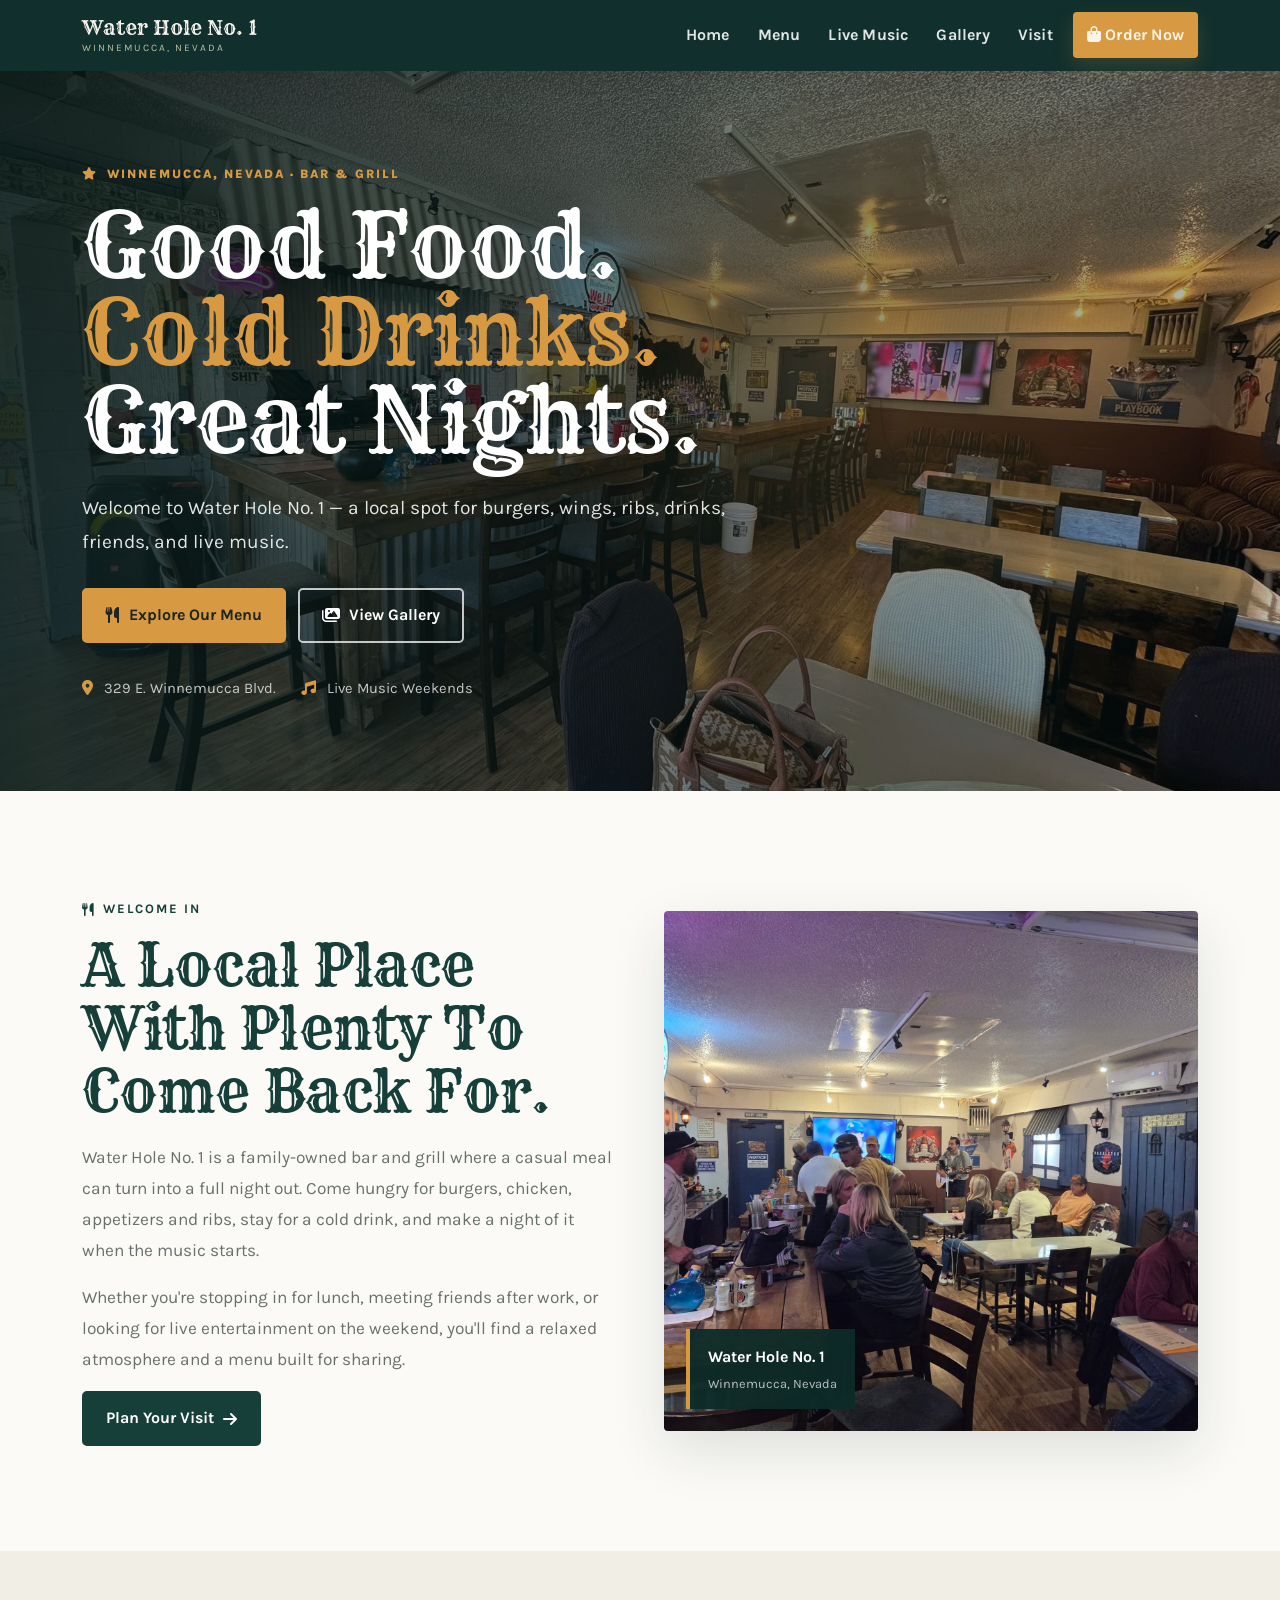
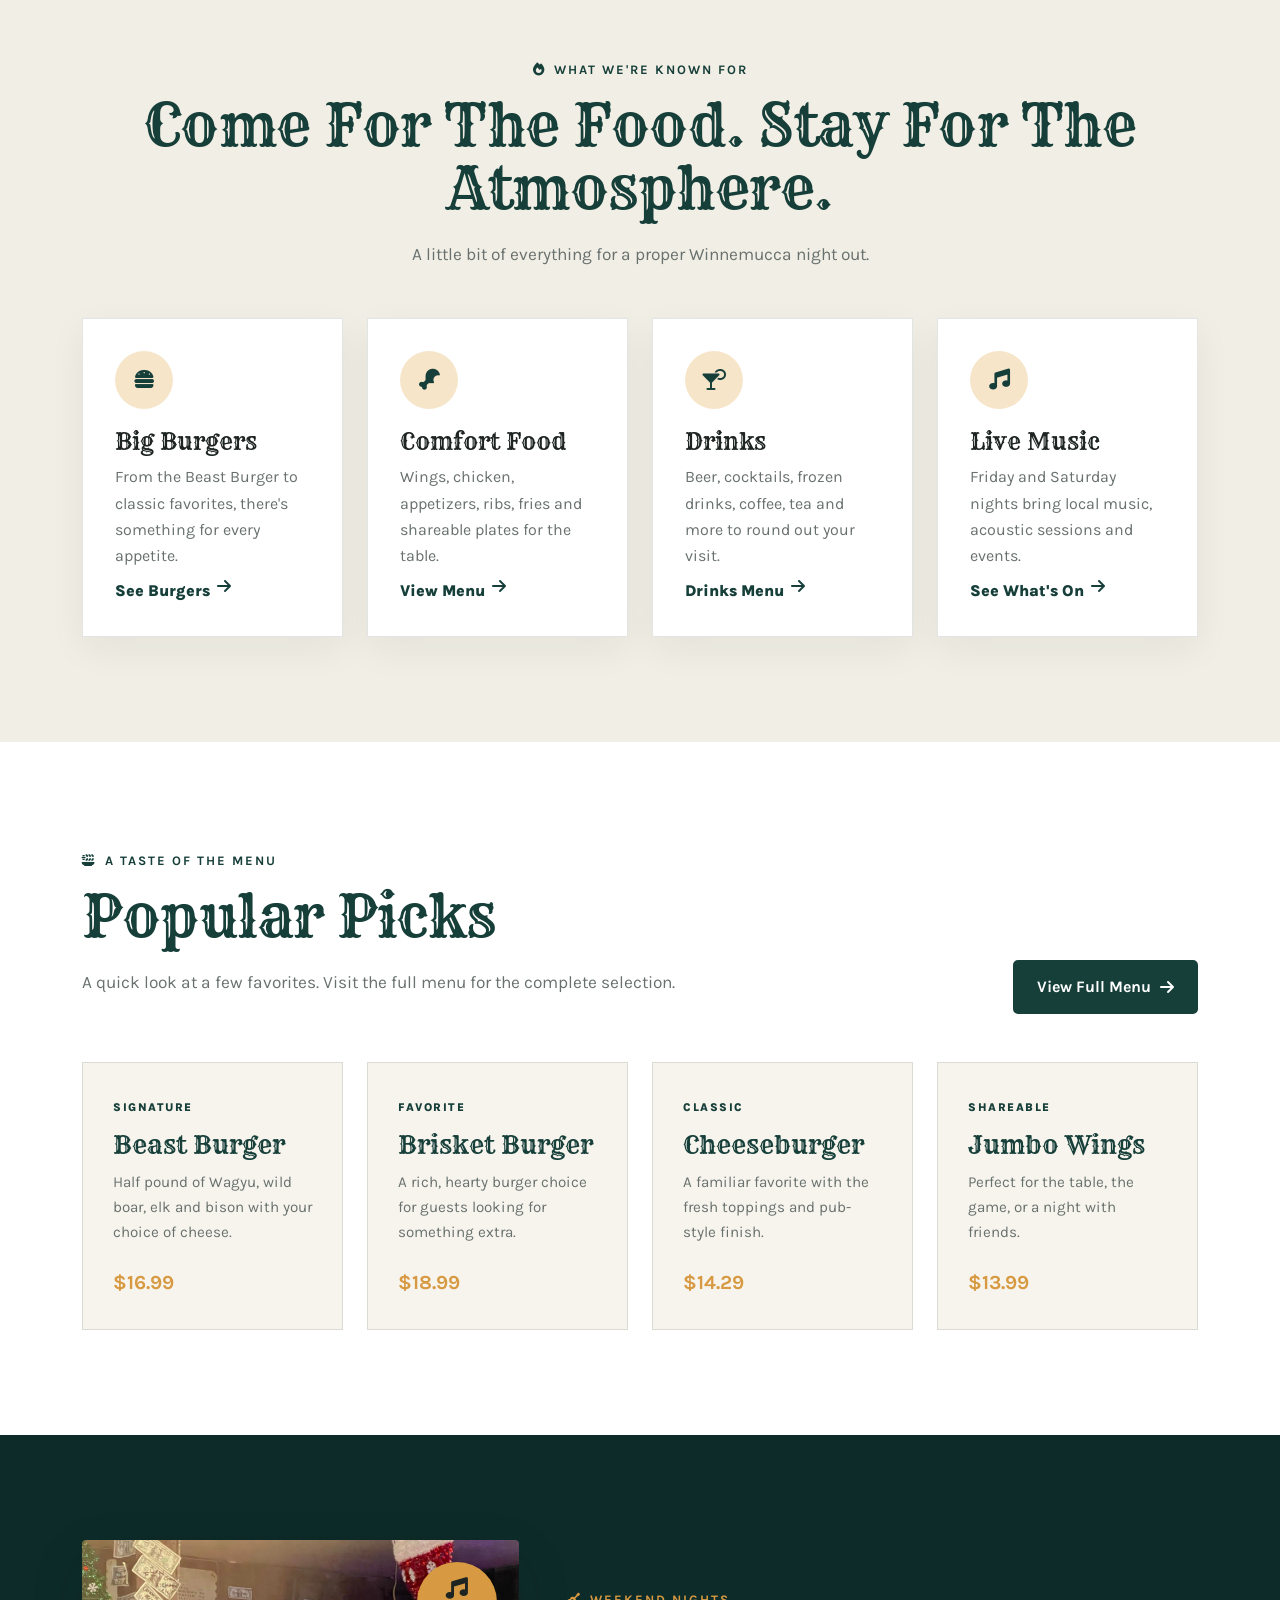
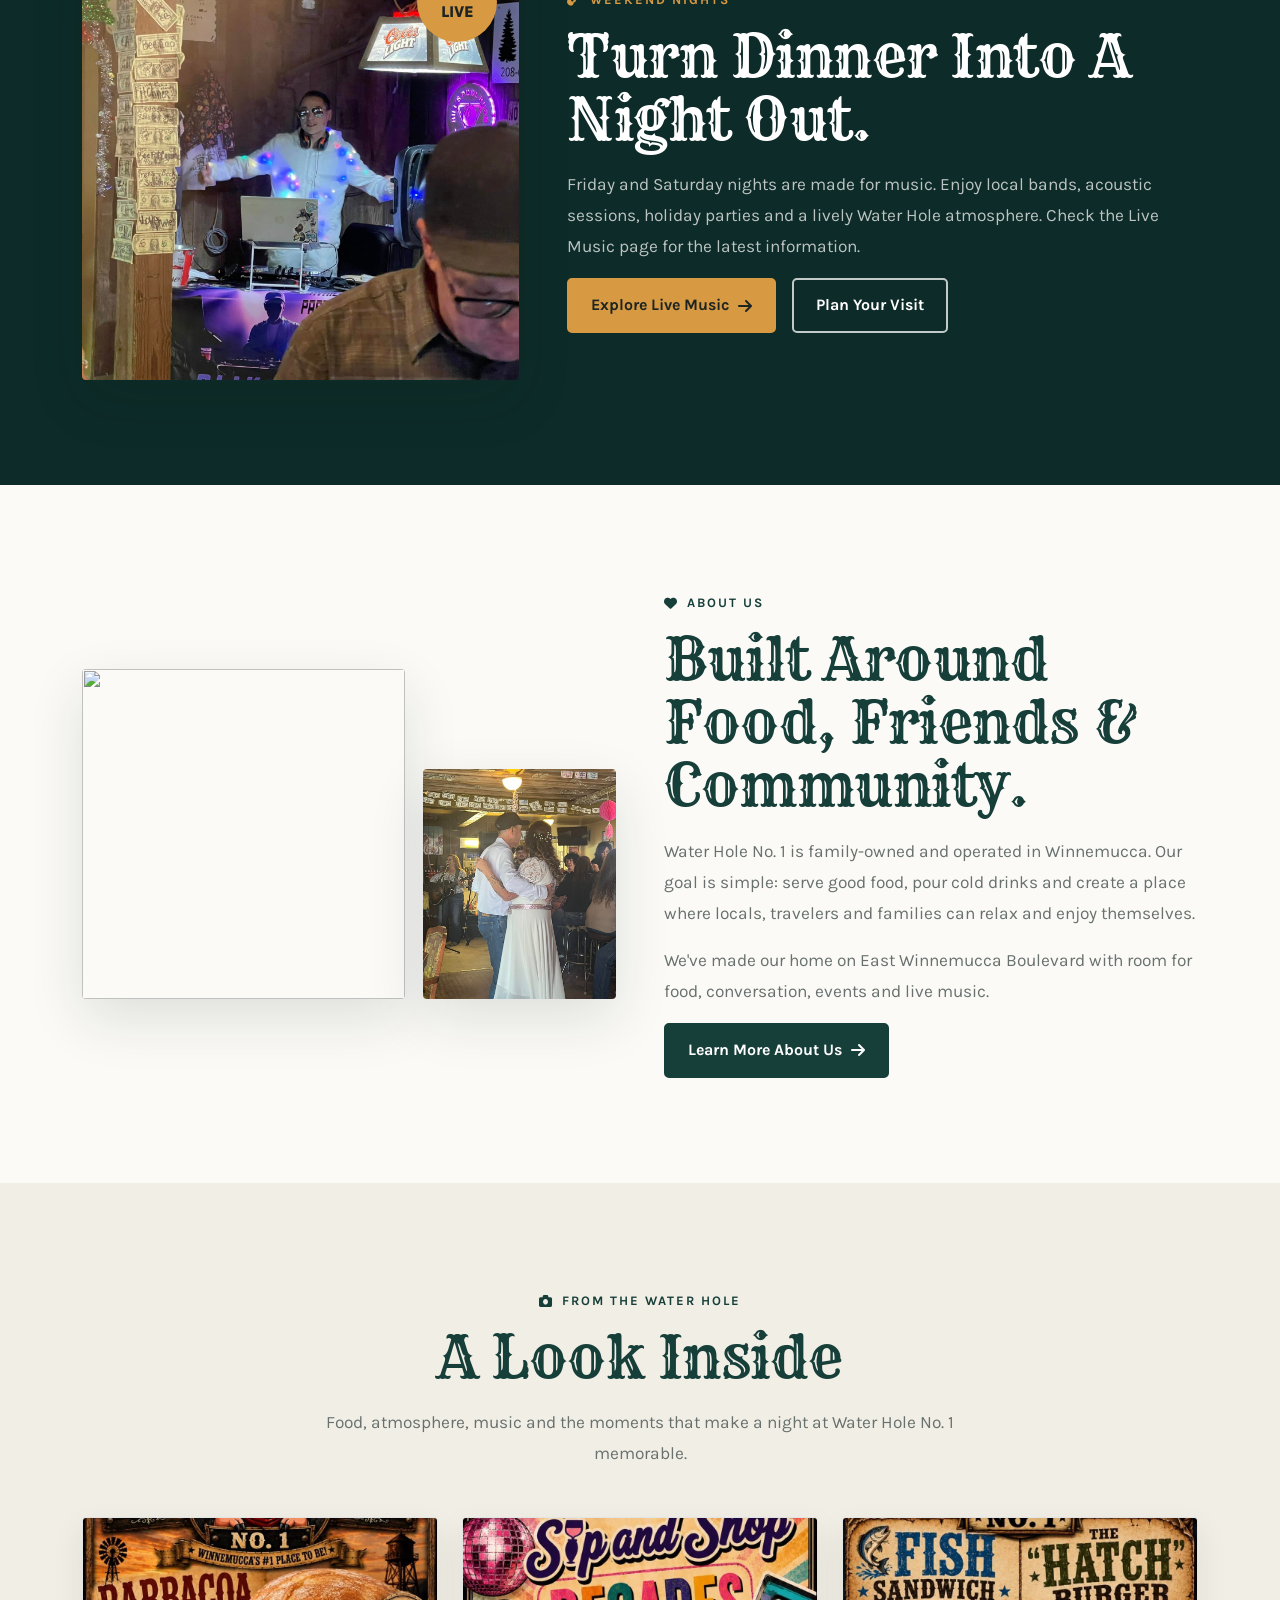
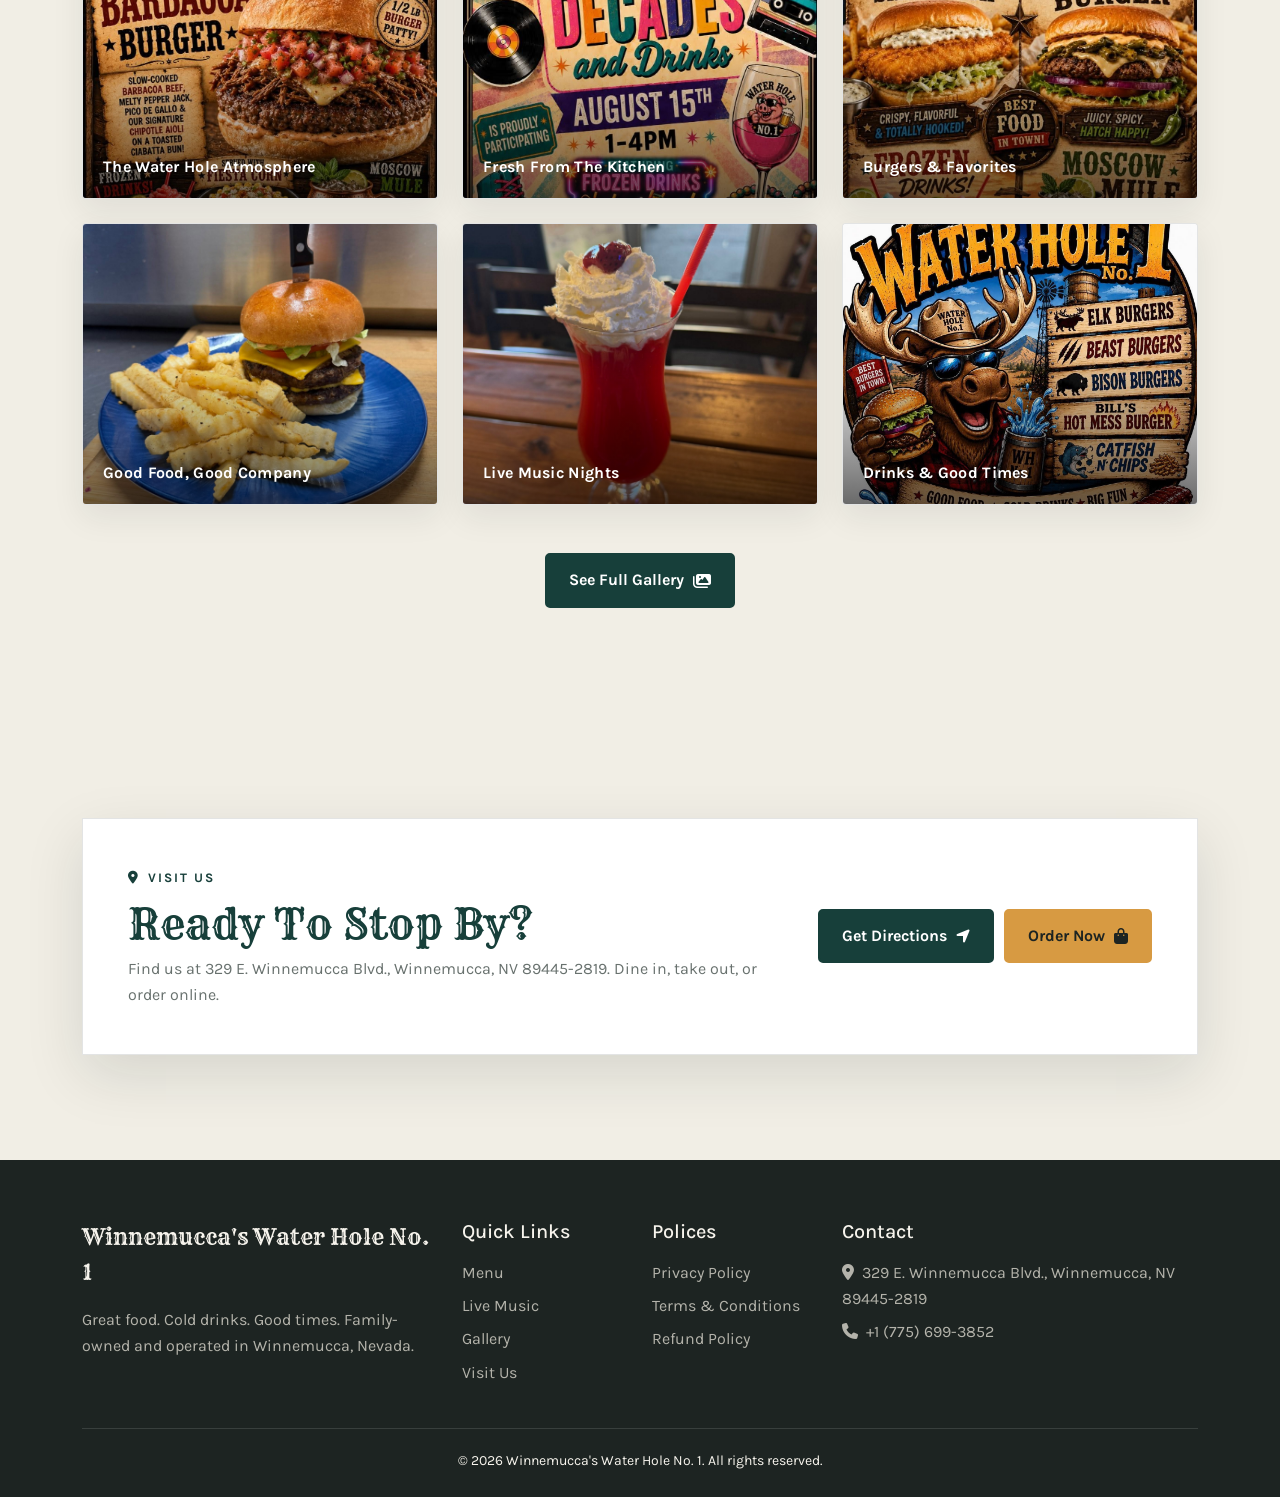
==== commit f37e3b57: "new" ====
--- a/index.html
+++ b/index.html
@@ -79,7 +79,7 @@
 <h5>Contact</h5>
 <ul class="footer-links mt-3">
 <li><i class="fa-solid fa-location-dot me-2"></i>329 E. Winnemucca Blvd., Winnemucca, NV 89445-2819</li>
-<li><a href="tel:+18885065409"><i class="fa-solid fa-phone me-2"></i>+1 (888) 506-5409</a></li>
+<li><a href="tel:+17756993852"><i class="fa-solid fa-phone me-2"></i>+1 (775) 699-3852</a></li>
 </ul>
 </div>
 </div>
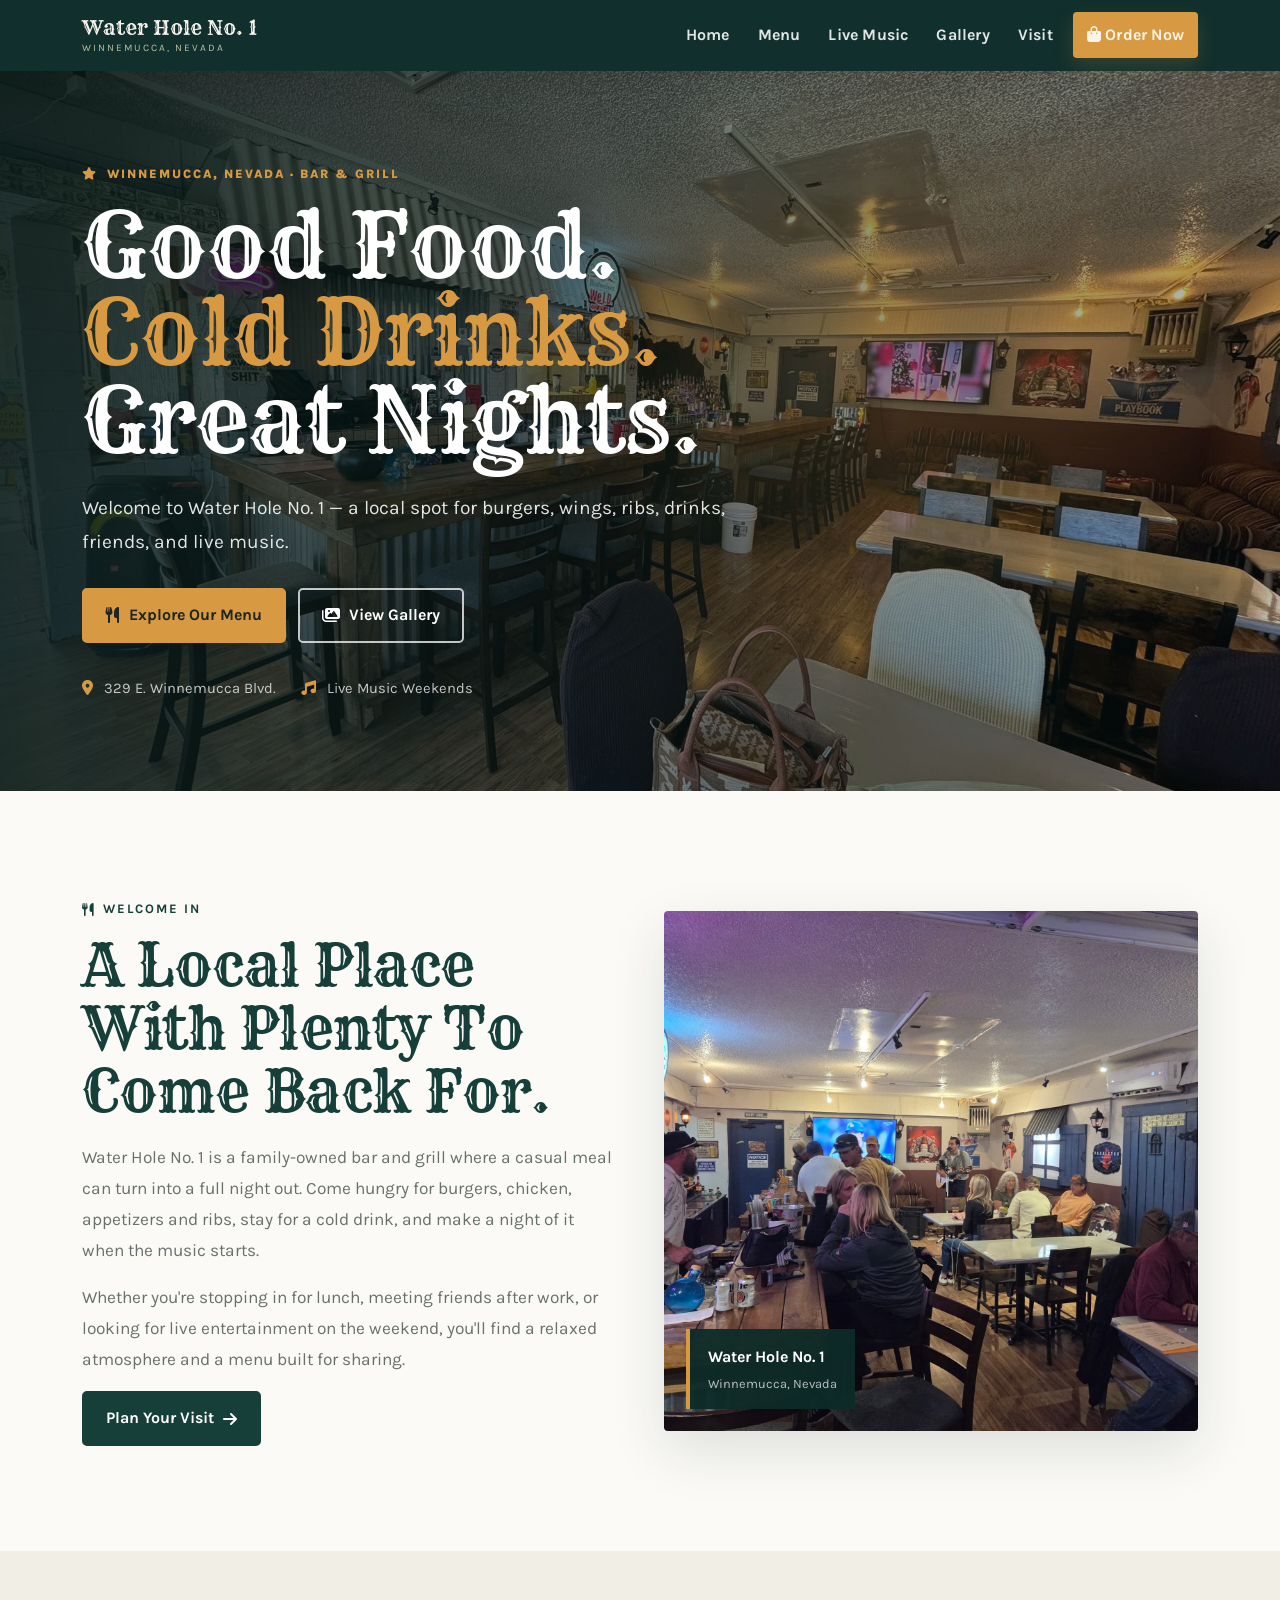
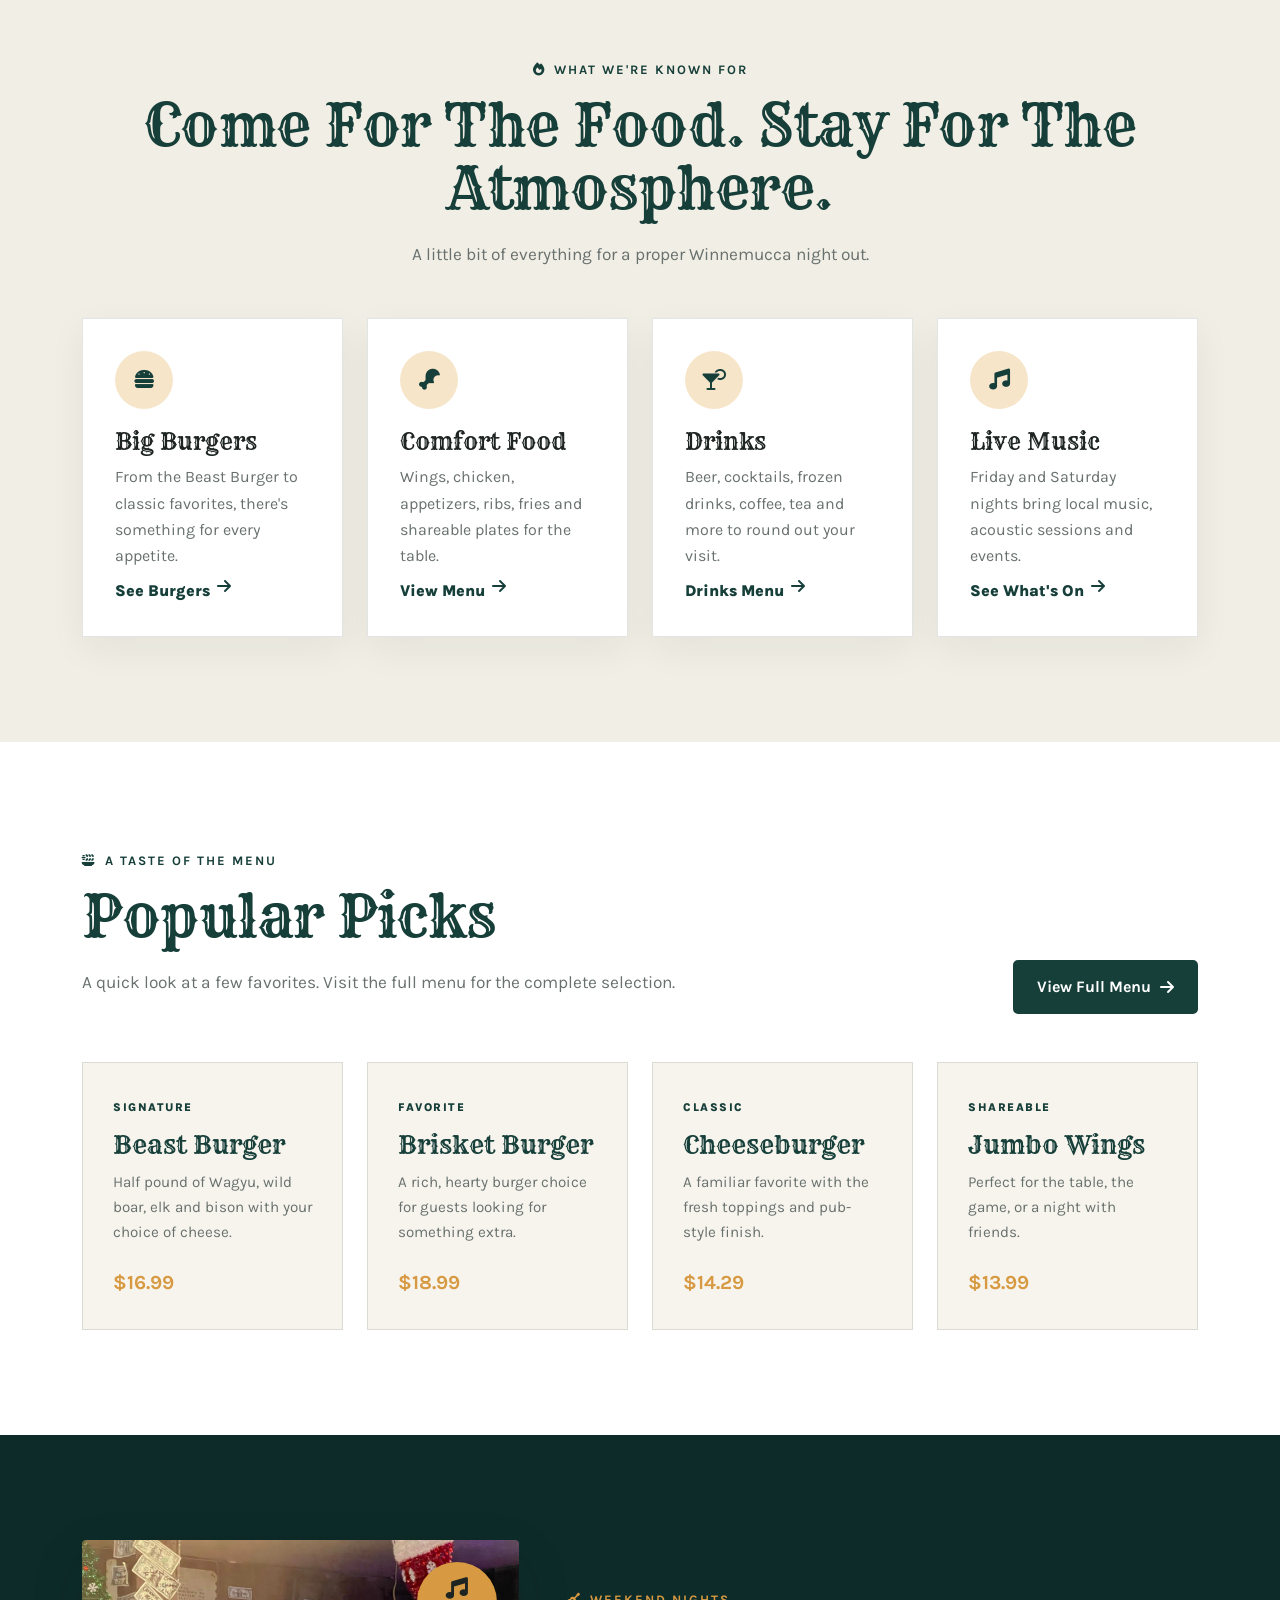
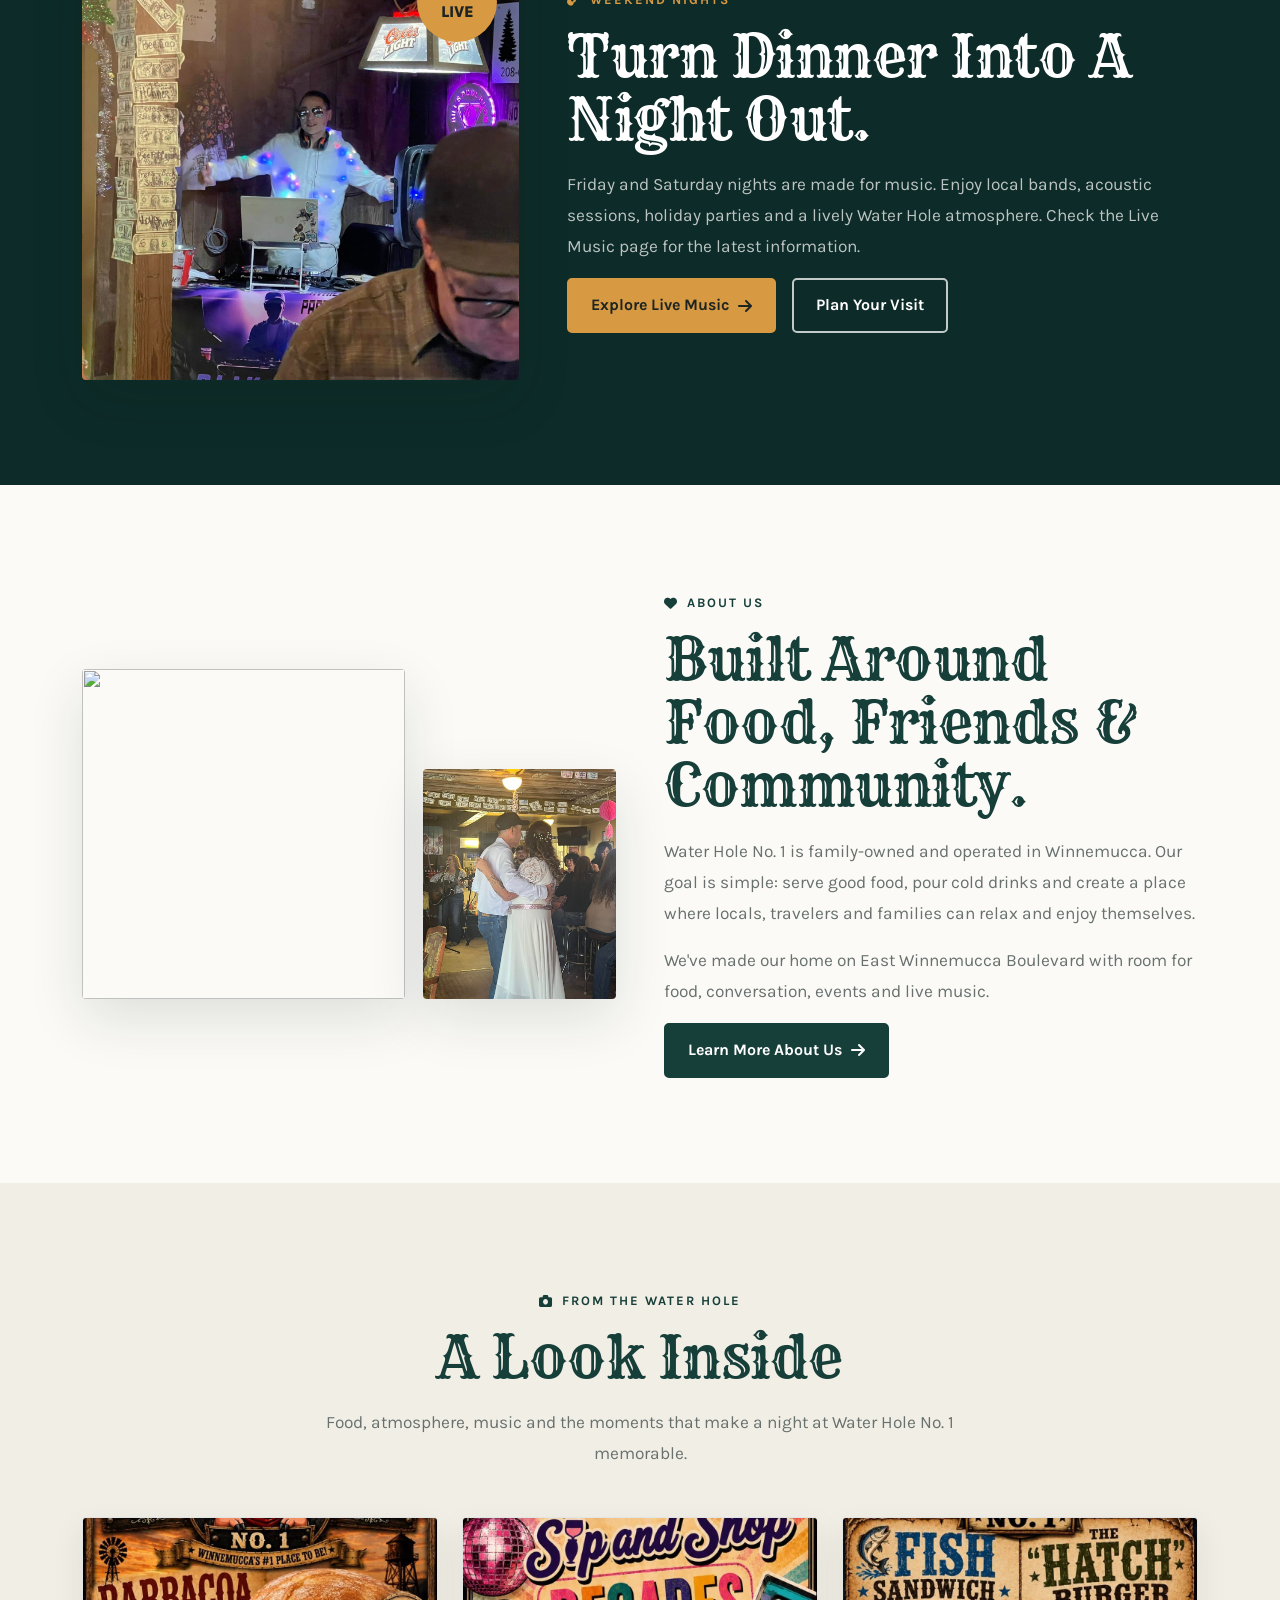
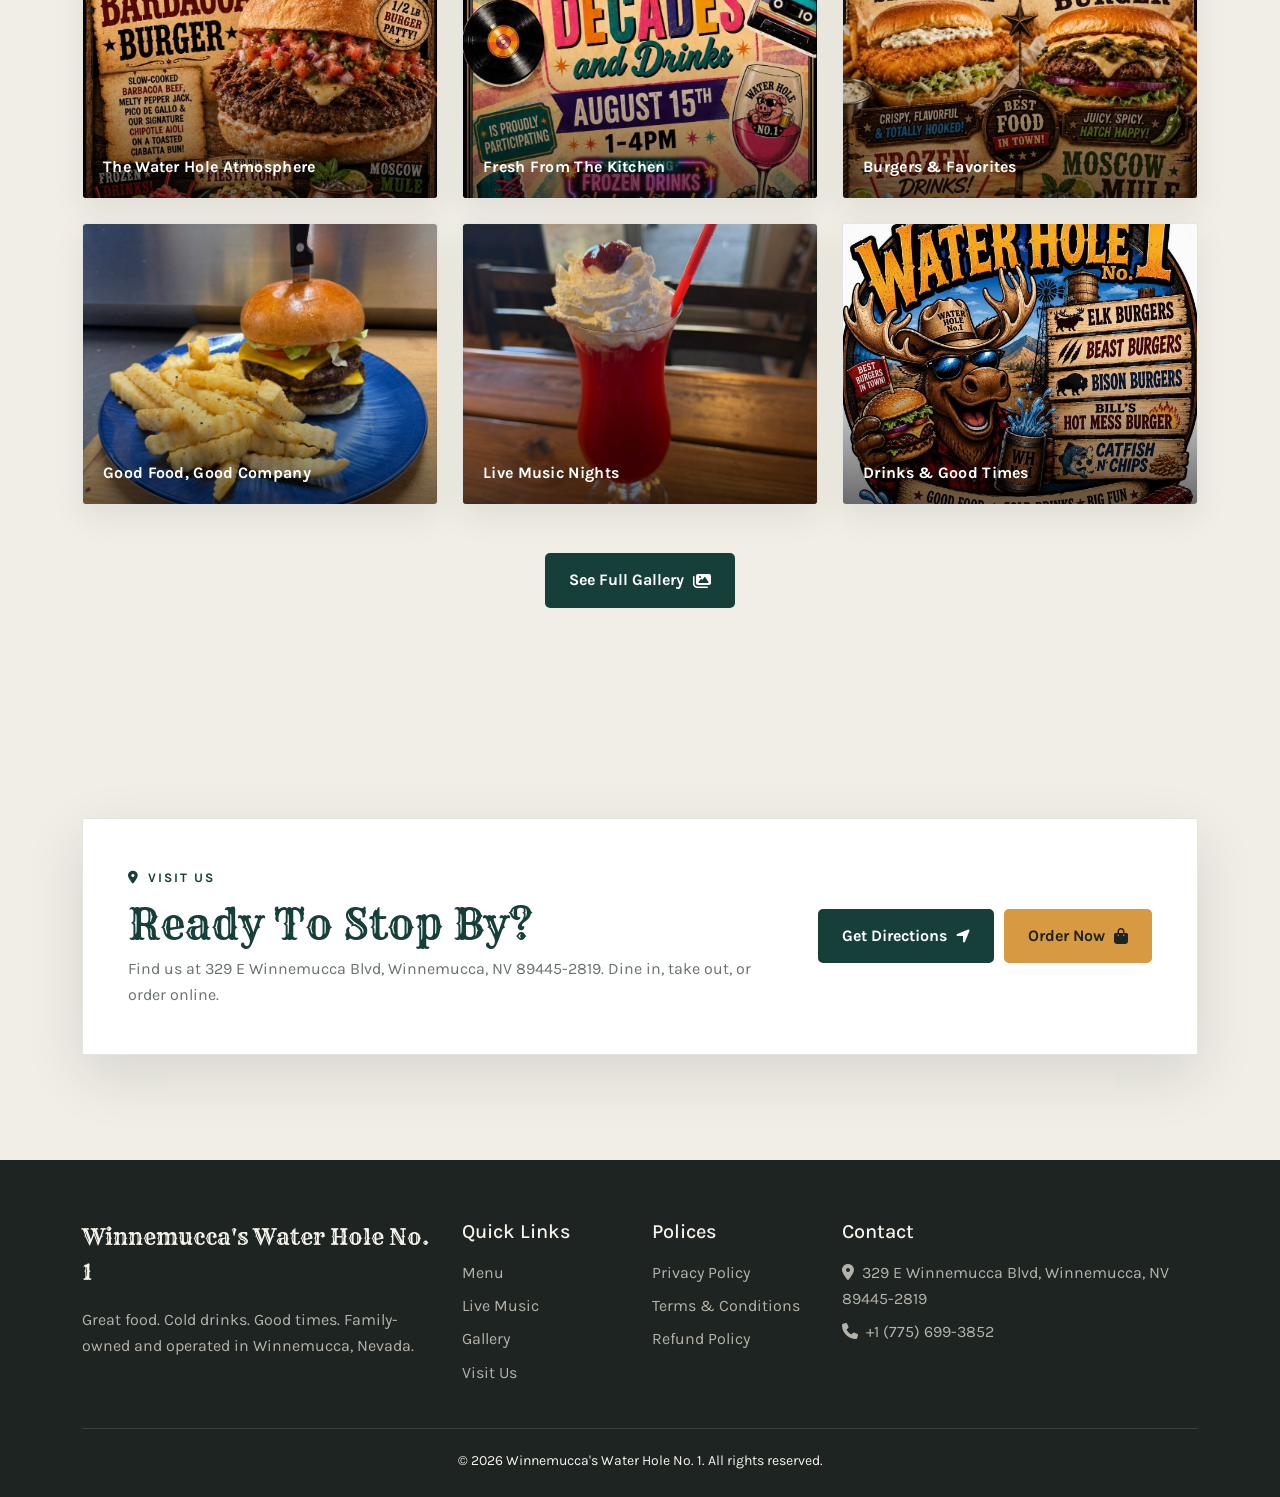
==== commit 50fc95d3: "new" ====
--- a/index.html
+++ b/index.html
@@ -54,7 +54,7 @@
 <section class="section-space music-band"><div class="container"><div class="row align-items-center g-5"><div class="col-lg-5"><div class="music-photo"><img src="./images/m-5.jpg"/><div class="music-stamp"><i class="fa-solid fa-music"></i><span>Live</span></div></div></div><div class="col-lg-7"><span class="section-kicker light"><i class="fa-solid fa-guitar"></i> Weekend Nights</span><h2 class="section-title light">Turn Dinner Into A Night Out.</h2><p class="section-text light-text">Friday and Saturday nights are made for music. Enjoy local bands, acoustic sessions, holiday parties and a lively Water Hole atmosphere. Check the Live Music page for the latest information.</p><div class="d-flex flex-wrap gap-3"><a class="btn-sun" href="live-music.html">Explore Live Music <i class="fa-solid fa-arrow-right"></i></a><a class="btn-outline-light-custom" href="visit.html">Plan Your Visit</a></div></div></div></div></section>
 <section class="section-space"><div class="container"><div class="row align-items-center g-5"><div class="col-lg-6 order-lg-2"><span class="section-kicker"><i class="fa-solid fa-heart"></i> About Us</span><h2 class="section-title">Built Around Food, Friends &amp; Community.</h2><p class="section-text">Water Hole No. 1 is family-owned and operated in Winnemucca. Our goal is simple: serve good food, pour cold drinks and create a place where locals, travelers and families can relax and enjoy themselves.</p><p class="section-text">We've made our home on East Winnemucca Boulevard with room for food, conversation, events and live music.</p><a class="btn-water" href="visit.html">Learn More About Us <i class="fa-solid fa-arrow-right"></i></a></div><div class="col-lg-6 order-lg-1"><div class="about-photo-grid"><img src="https://images.unsplash.com/photo-1515003197210-e0cd71810b5f?auto=format&amp;fit=crop&amp;w=1200&amp;q=85"/><img src="./images/484942058_649151724736264_3970375417311268348_n.jpg"/></div></div></div></div></section>
 <section class="section-space gallery-home soft-section"><div class="container"><div class="text-center mb-5"><span class="section-kicker"><i class="fa-solid fa-camera"></i> From The Water Hole</span><h2 class="section-title">A Look Inside</h2><p class="section-text mx-auto">Food, atmosphere, music and the moments that make a night at Water Hole No. 1 memorable.</p></div><div class="row g-4"><div class="col-md-6 col-lg-4"><a class="gallery-card gallery-card-image" href="gallery.html"><img alt="Water Hole No. 1 restaurant scene" loading="lazy" src="images/g-1.jpg"/><span>The Water Hole Atmosphere</span></a></div><div class="col-md-6 col-lg-4"><a class="gallery-card gallery-card-image" href="gallery.html"><img alt="Water Hole No. 1 restaurant scene" loading="lazy" src="images/g-2.jpg"/><span>Fresh From The Kitchen</span></a></div><div class="col-md-6 col-lg-4"><a class="gallery-card gallery-card-image" href="gallery.html"><img alt="Water Hole No. 1 restaurant scene" loading="lazy" src="images/g-3.jpg"/><span>Burgers &amp; Favorites</span></a></div><div class="col-md-6 col-lg-4"><a class="gallery-card gallery-card-image" href="gallery.html"><img alt="Water Hole No. 1 restaurant scene" loading="lazy" src="images/burger.jpg"/><span>Good Food, Good Company</span></a></div><div class="col-md-6 col-lg-4"><a class="gallery-card gallery-card-image" href="gallery.html"><img alt="Water Hole No. 1 restaurant scene" loading="lazy" src="images/juice.jpg"/><span>Live Music Nights</span></a></div><div class="col-md-6 col-lg-4"><a class="gallery-card gallery-card-image" href="gallery.html"><img alt="Water Hole No. 1 restaurant scene" loading="lazy" src="images/g-6.jpg"/><span>Drinks &amp; Good Times</span></a></div></div><div class="text-center mt-5"><a class="btn-water" href="gallery.html">See Full Gallery <i class="fa-solid fa-images"></i></a></div></div></section>
-<section class="section-space visit-cta"><div class="container"><div class="cta-box"><div><span class="section-kicker"><i class="fa-solid fa-location-dot"></i> Visit Us</span><h2>Ready To Stop By?</h2><p>Find us at 329 E. Winnemucca Blvd., Winnemucca, NV 89445-2819. Dine in, take out, or order online.</p></div><div class="cta-actions"><a class="btn-water" href="visit.html">Get Directions <i class="fa-solid fa-location-arrow"></i></a><a class="btn-sun" href="https://www.doordash.com/store/water-hole-no.-1-winnemucca-41514801/100347949/">Order Now <i class="fa-solid fa-bag-shopping"></i></a></div></div></div></section><footer class="site-footer">
+<section class="section-space visit-cta"><div class="container"><div class="cta-box"><div><span class="section-kicker"><i class="fa-solid fa-location-dot"></i> Visit Us</span><h2>Ready To Stop By?</h2><p>Find us at 329 E Winnemucca Blvd, Winnemucca, NV 89445-2819. Dine in, take out, or order online.</p></div><div class="cta-actions"><a class="btn-water" href="visit.html">Get Directions <i class="fa-solid fa-location-arrow"></i></a><a class="btn-sun" href="https://www.doordash.com/store/water-hole-no.-1-winnemucca-41514801/100347949/">Order Now <i class="fa-solid fa-bag-shopping"></i></a></div></div></div></section><footer class="site-footer">
 <div class="container">
 <div class="row g-4">
 <div class="col-lg-4">
@@ -78,7 +78,7 @@
 <div class="col-sm-6 col-lg-4">
 <h5>Contact</h5>
 <ul class="footer-links mt-3">
-<li><i class="fa-solid fa-location-dot me-2"></i>329 E. Winnemucca Blvd., Winnemucca, NV 89445-2819</li>
+<li><i class="fa-solid fa-location-dot me-2"></i>329 E Winnemucca Blvd, Winnemucca, NV 89445-2819</li>
 <li><a href="tel:+17756993852"><i class="fa-solid fa-phone me-2"></i>+1 (775) 699-3852</a></li>
 </ul>
 </div>
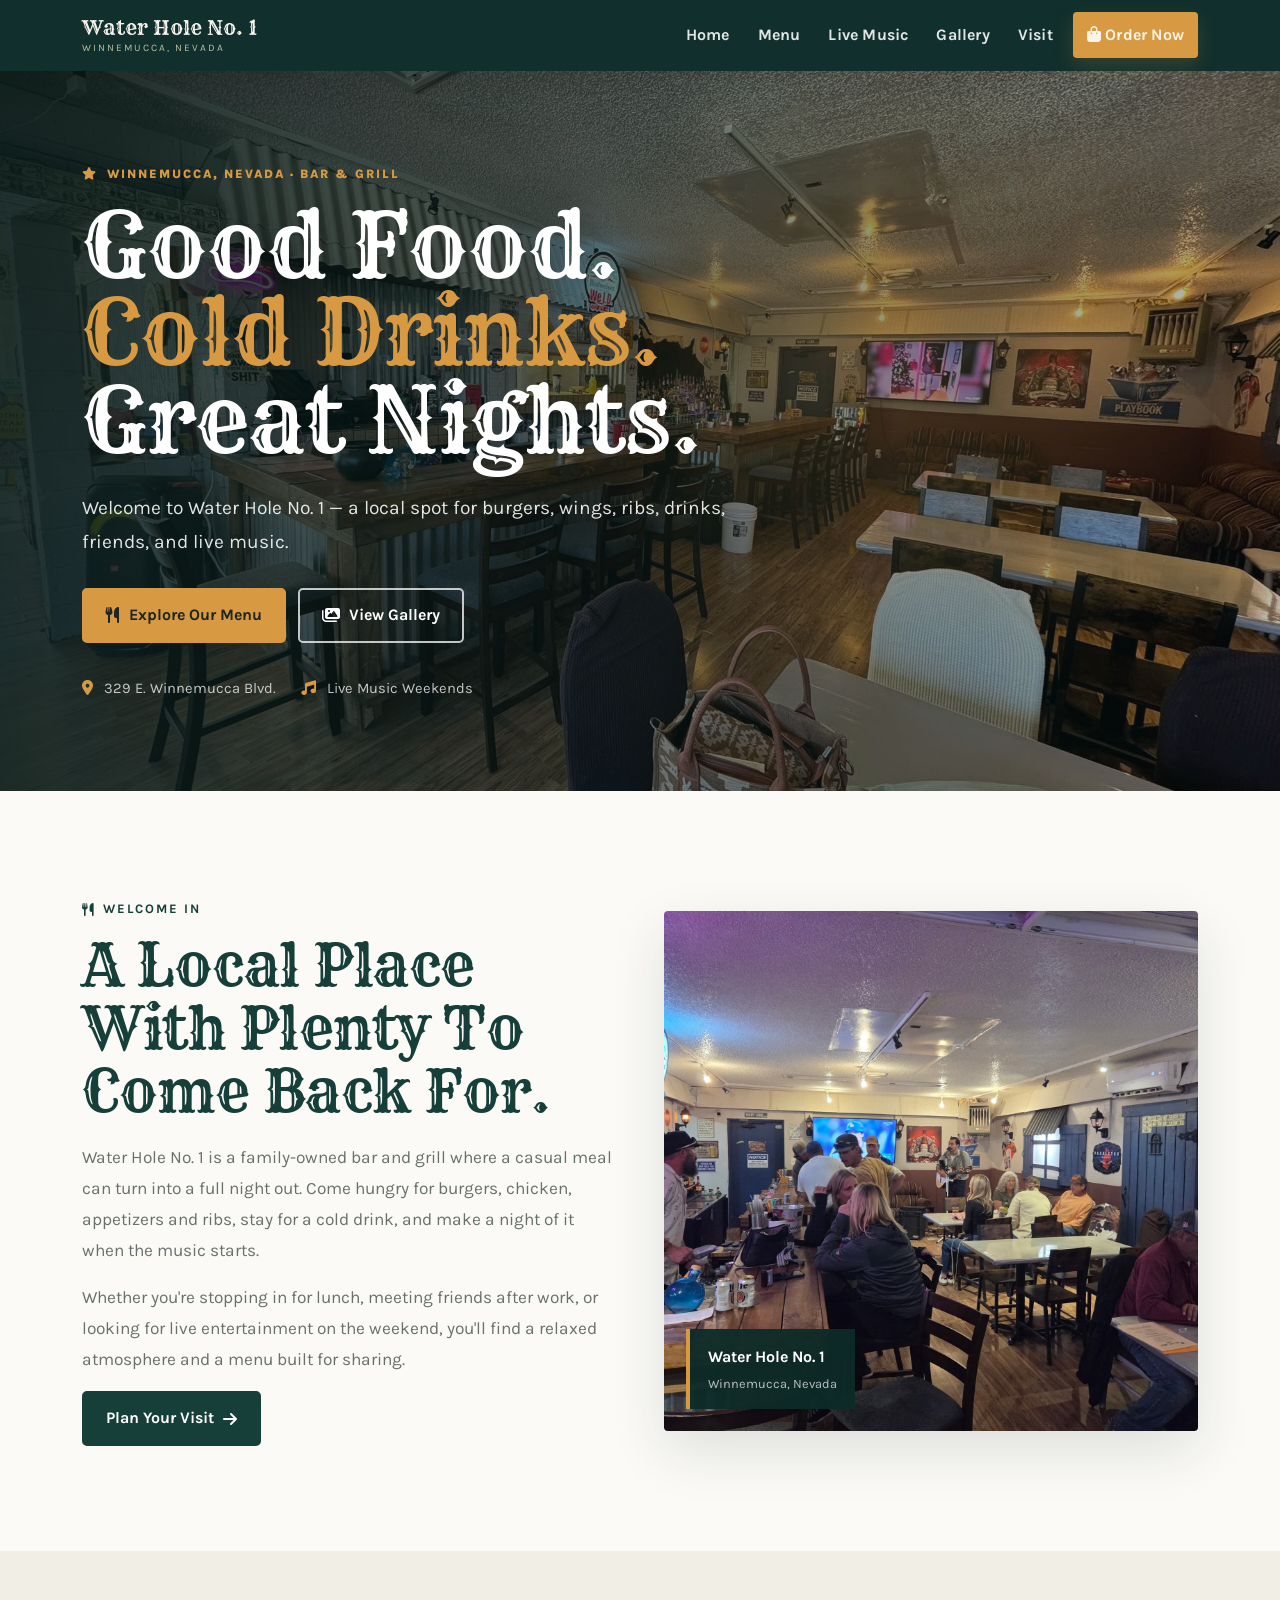
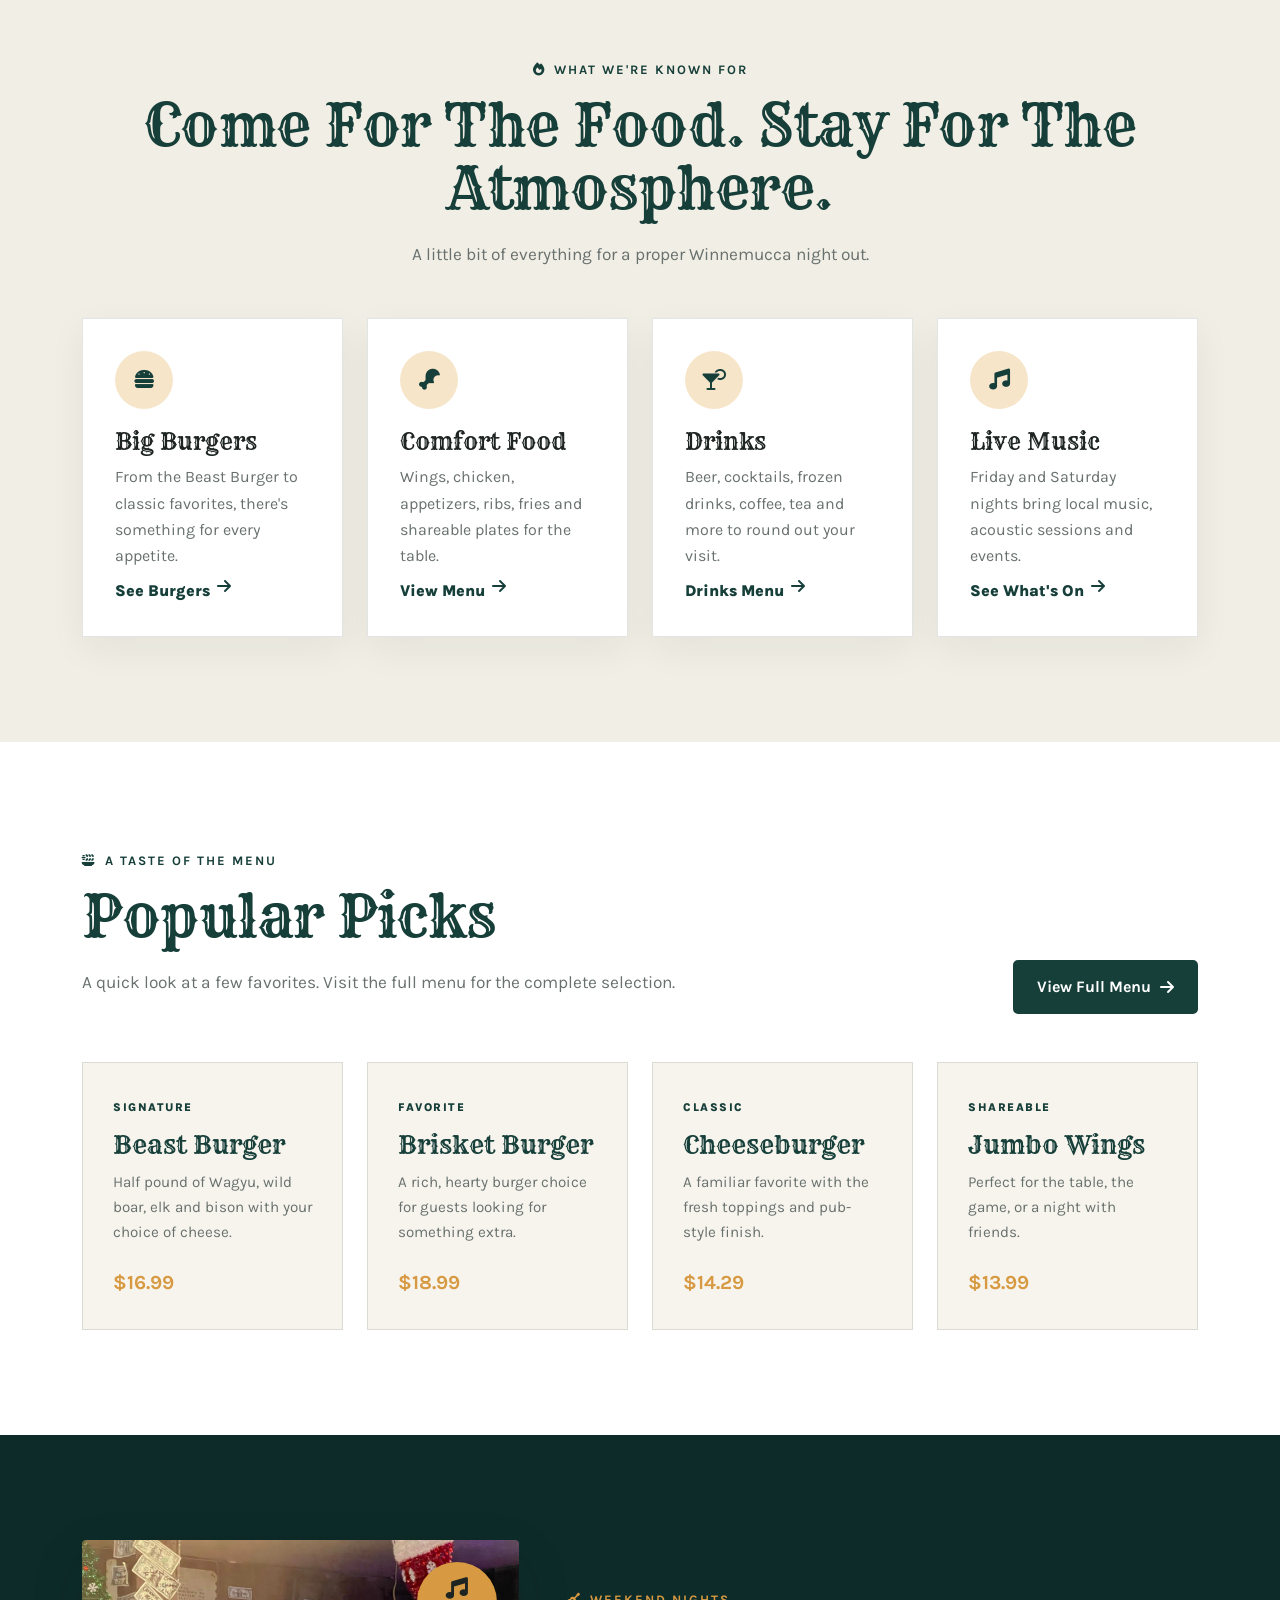
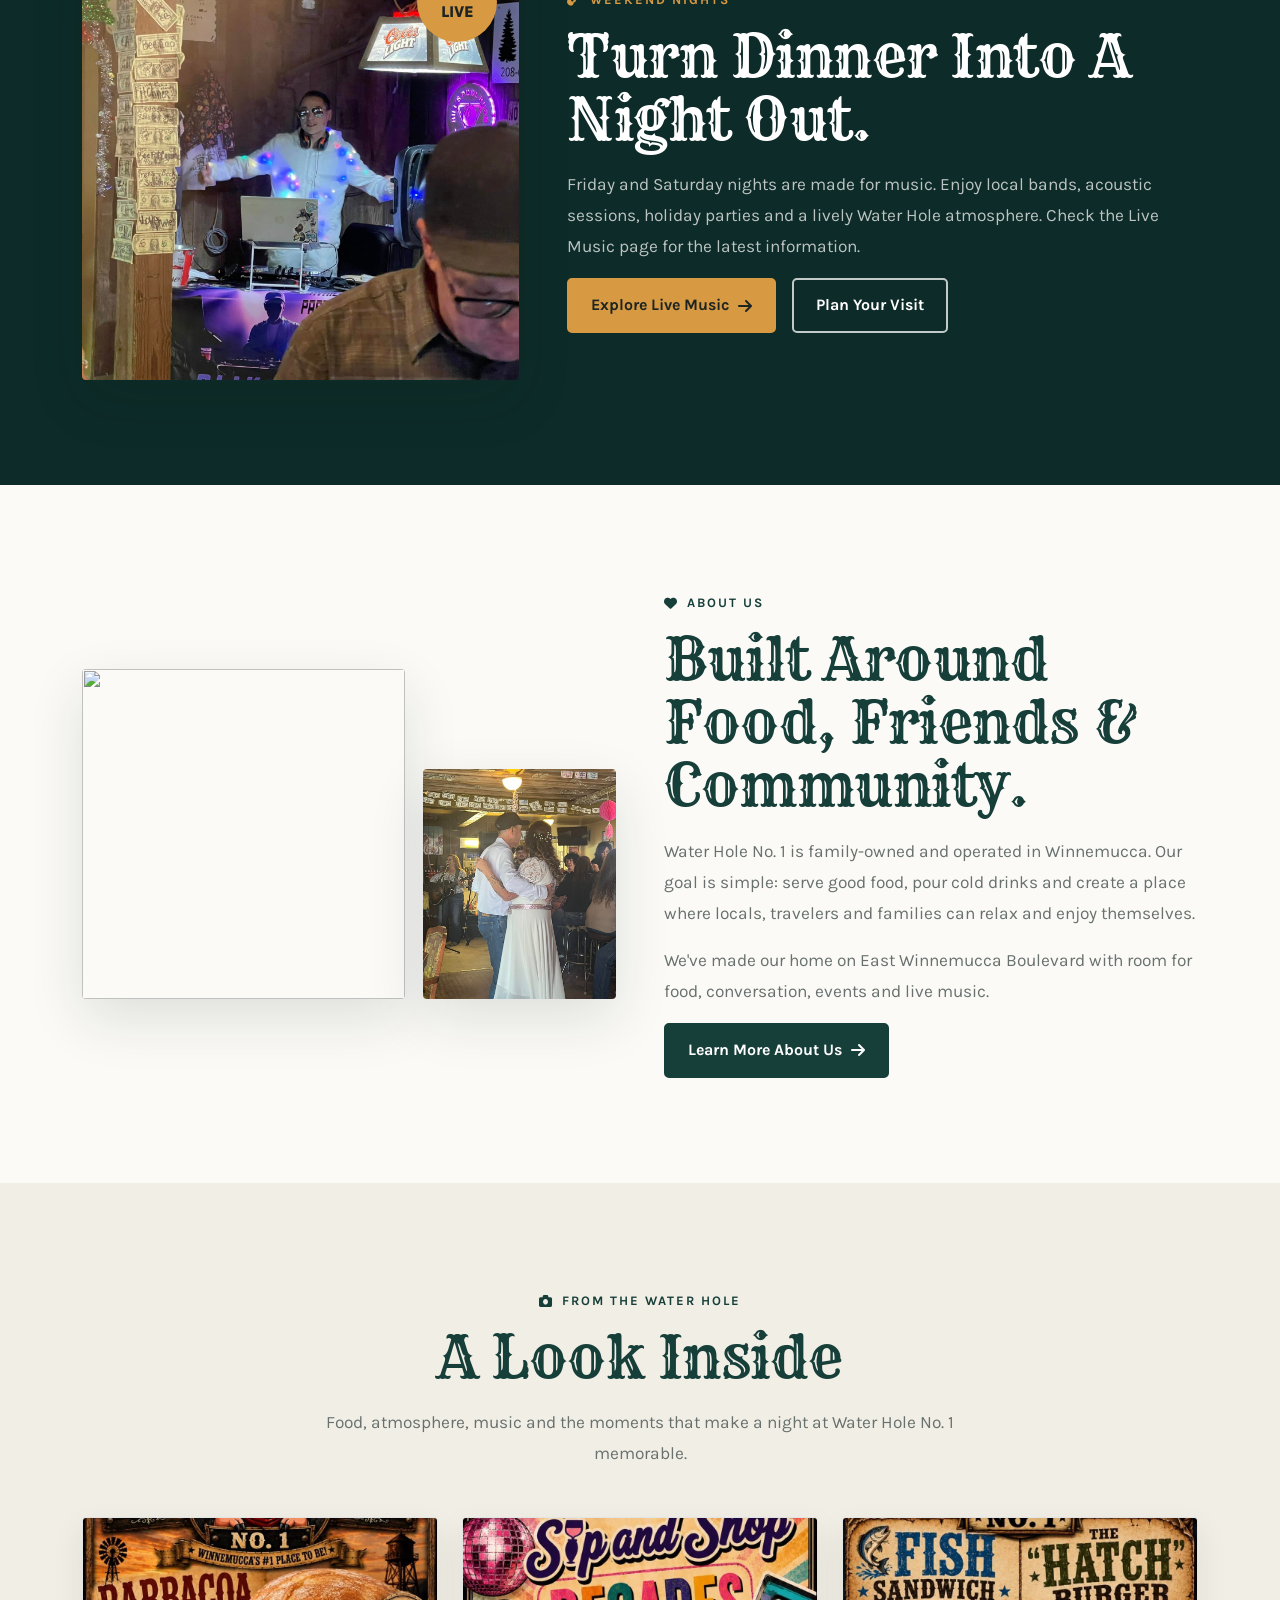
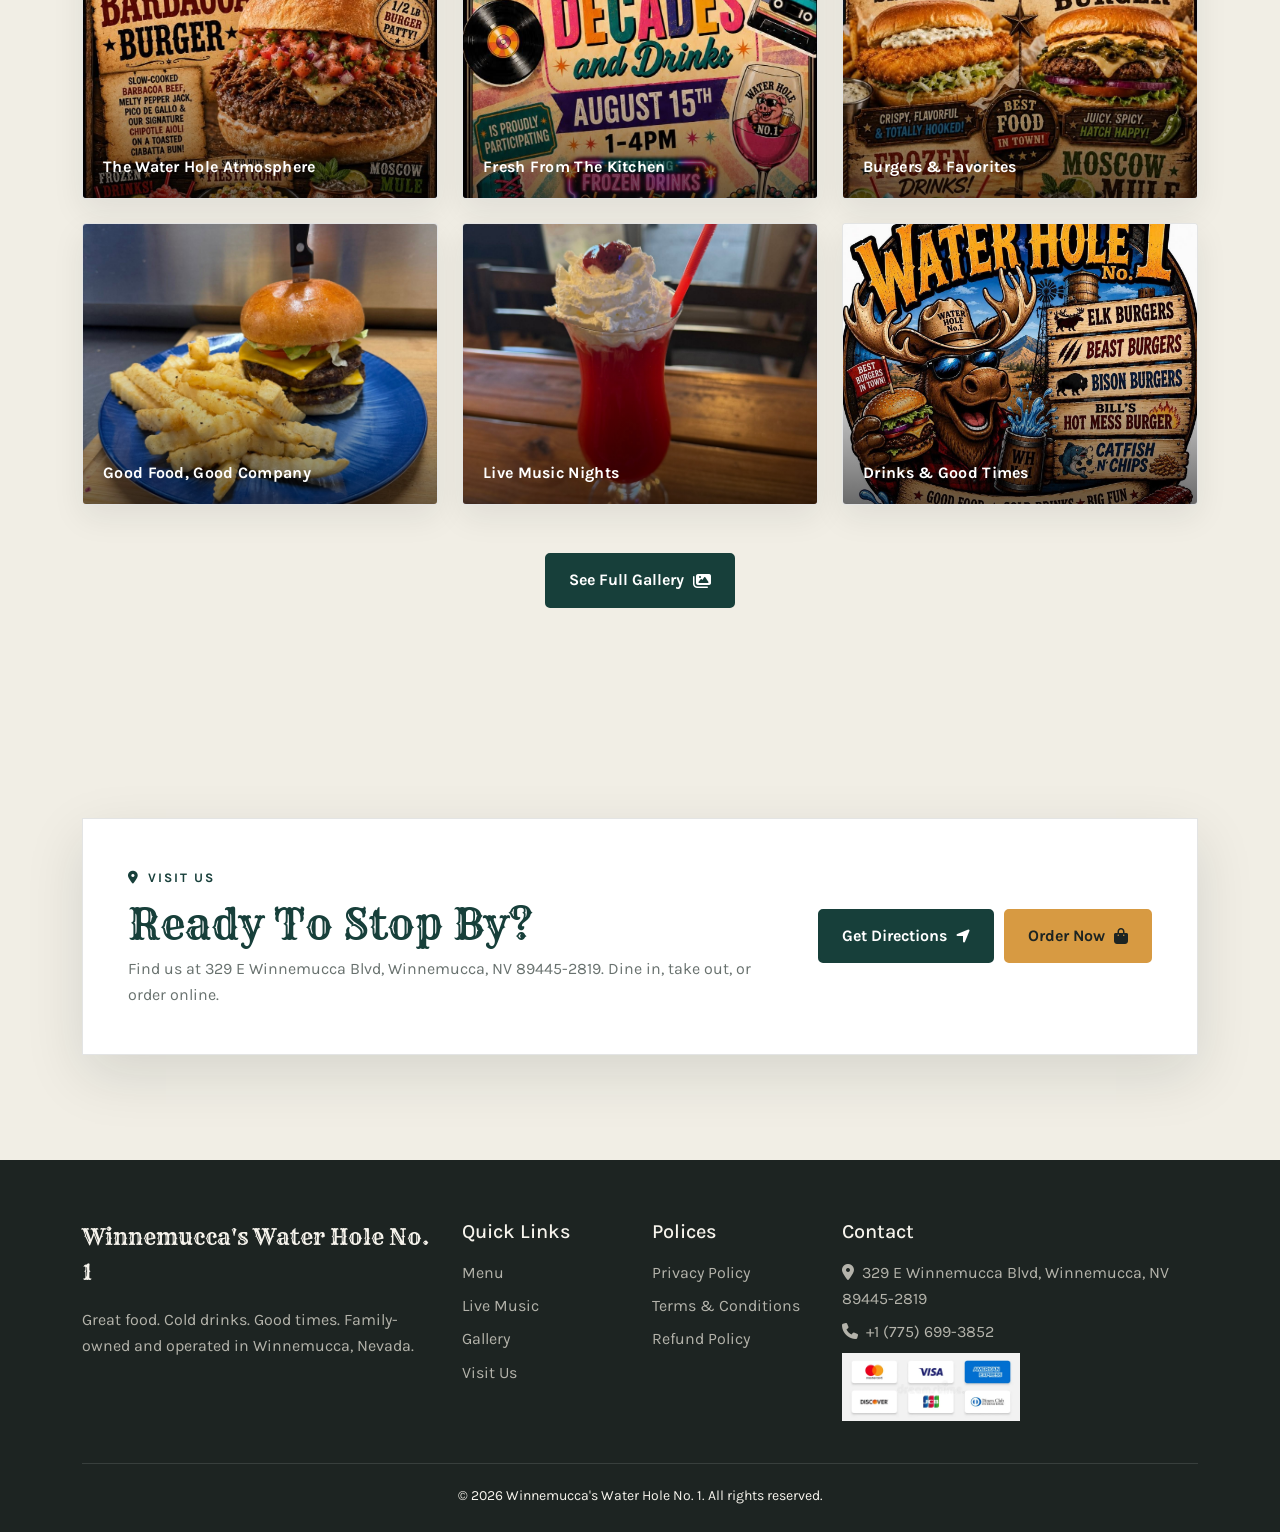
==== commit 598b6a91: "new" ====
--- a/index.html
+++ b/index.html
@@ -80,6 +80,7 @@
 <ul class="footer-links mt-3">
 <li><i class="fa-solid fa-location-dot me-2"></i>329 E Winnemucca Blvd, Winnemucca, NV 89445-2819</li>
 <li><a href="tel:+17756993852"><i class="fa-solid fa-phone me-2"></i>+1 (775) 699-3852</a></li>
+<li><a class="mt-3"><img src="./images/delhi-india-february-popular-credit-card-companies-logos-including-mastercard-visa-american-express-more-211749084.webp" alt="" class="img-fluid w-50"></a></li>
 </ul>
 </div>
 </div>
